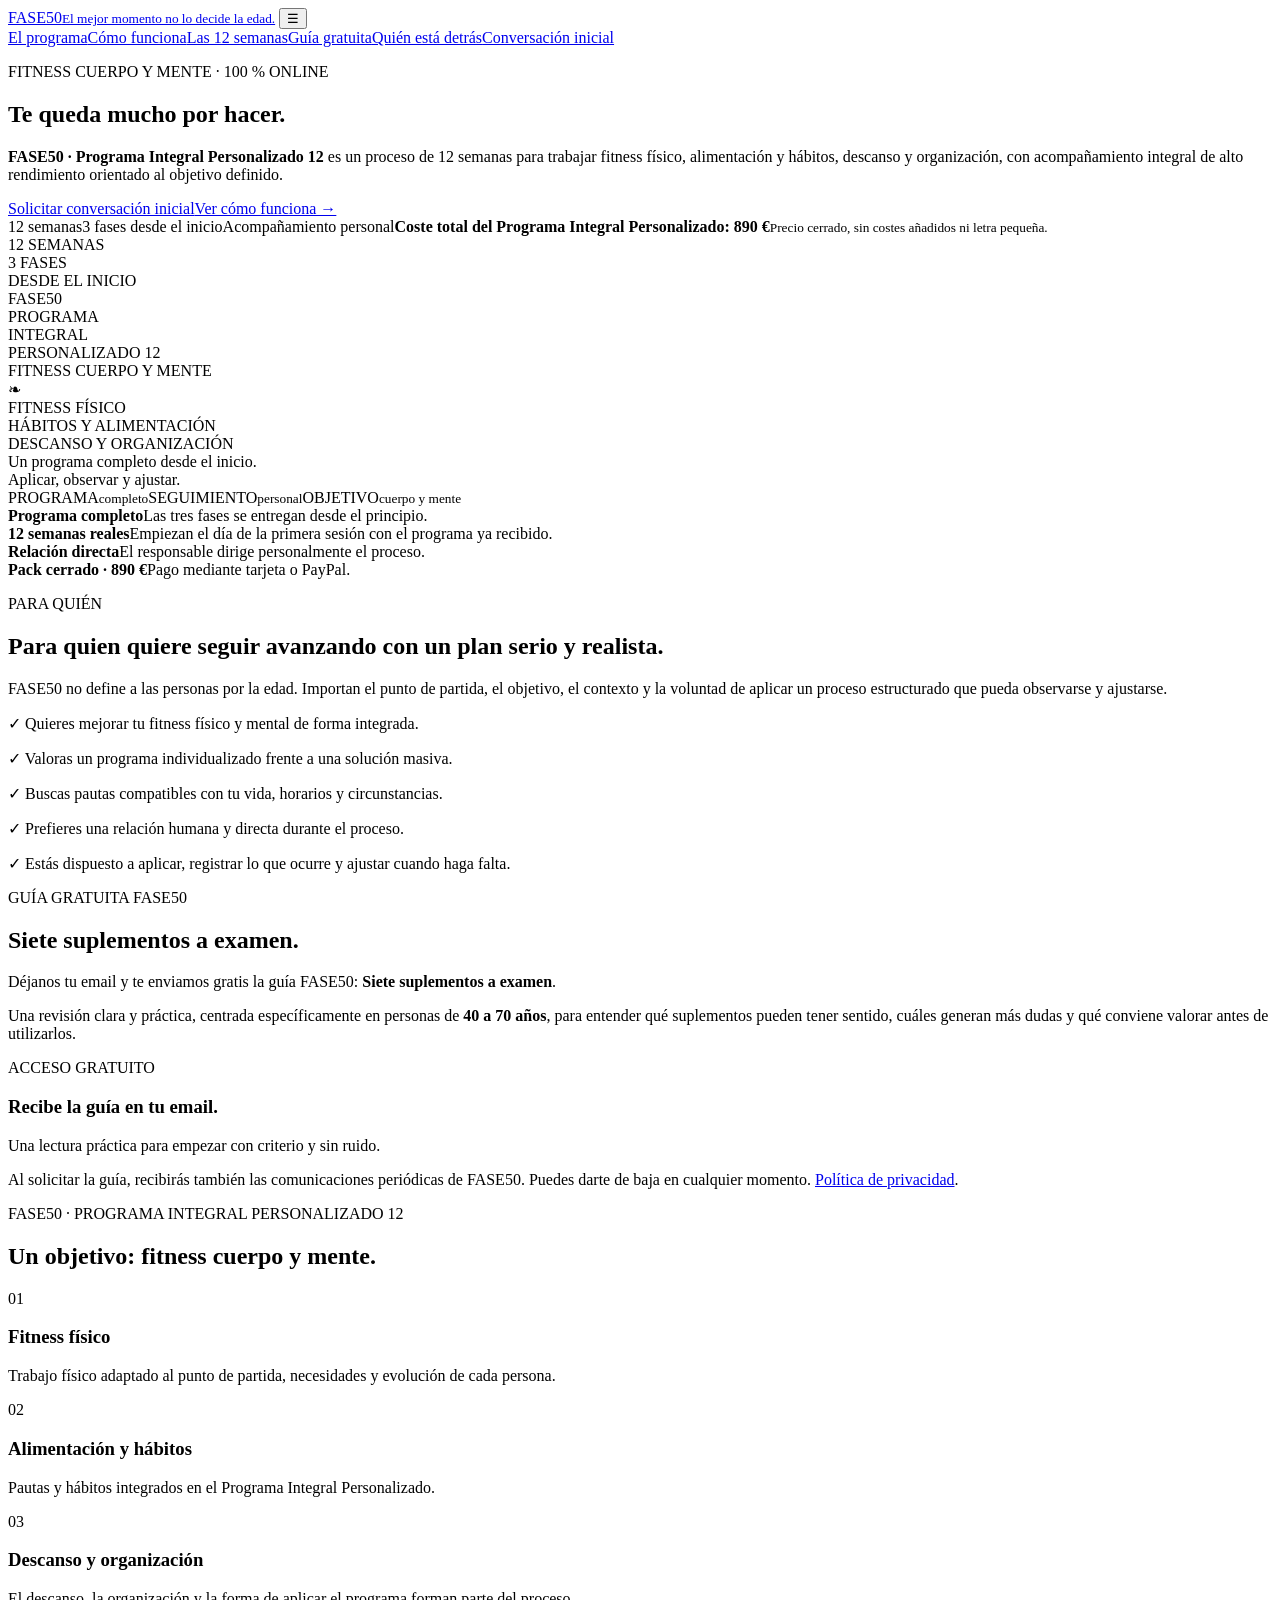
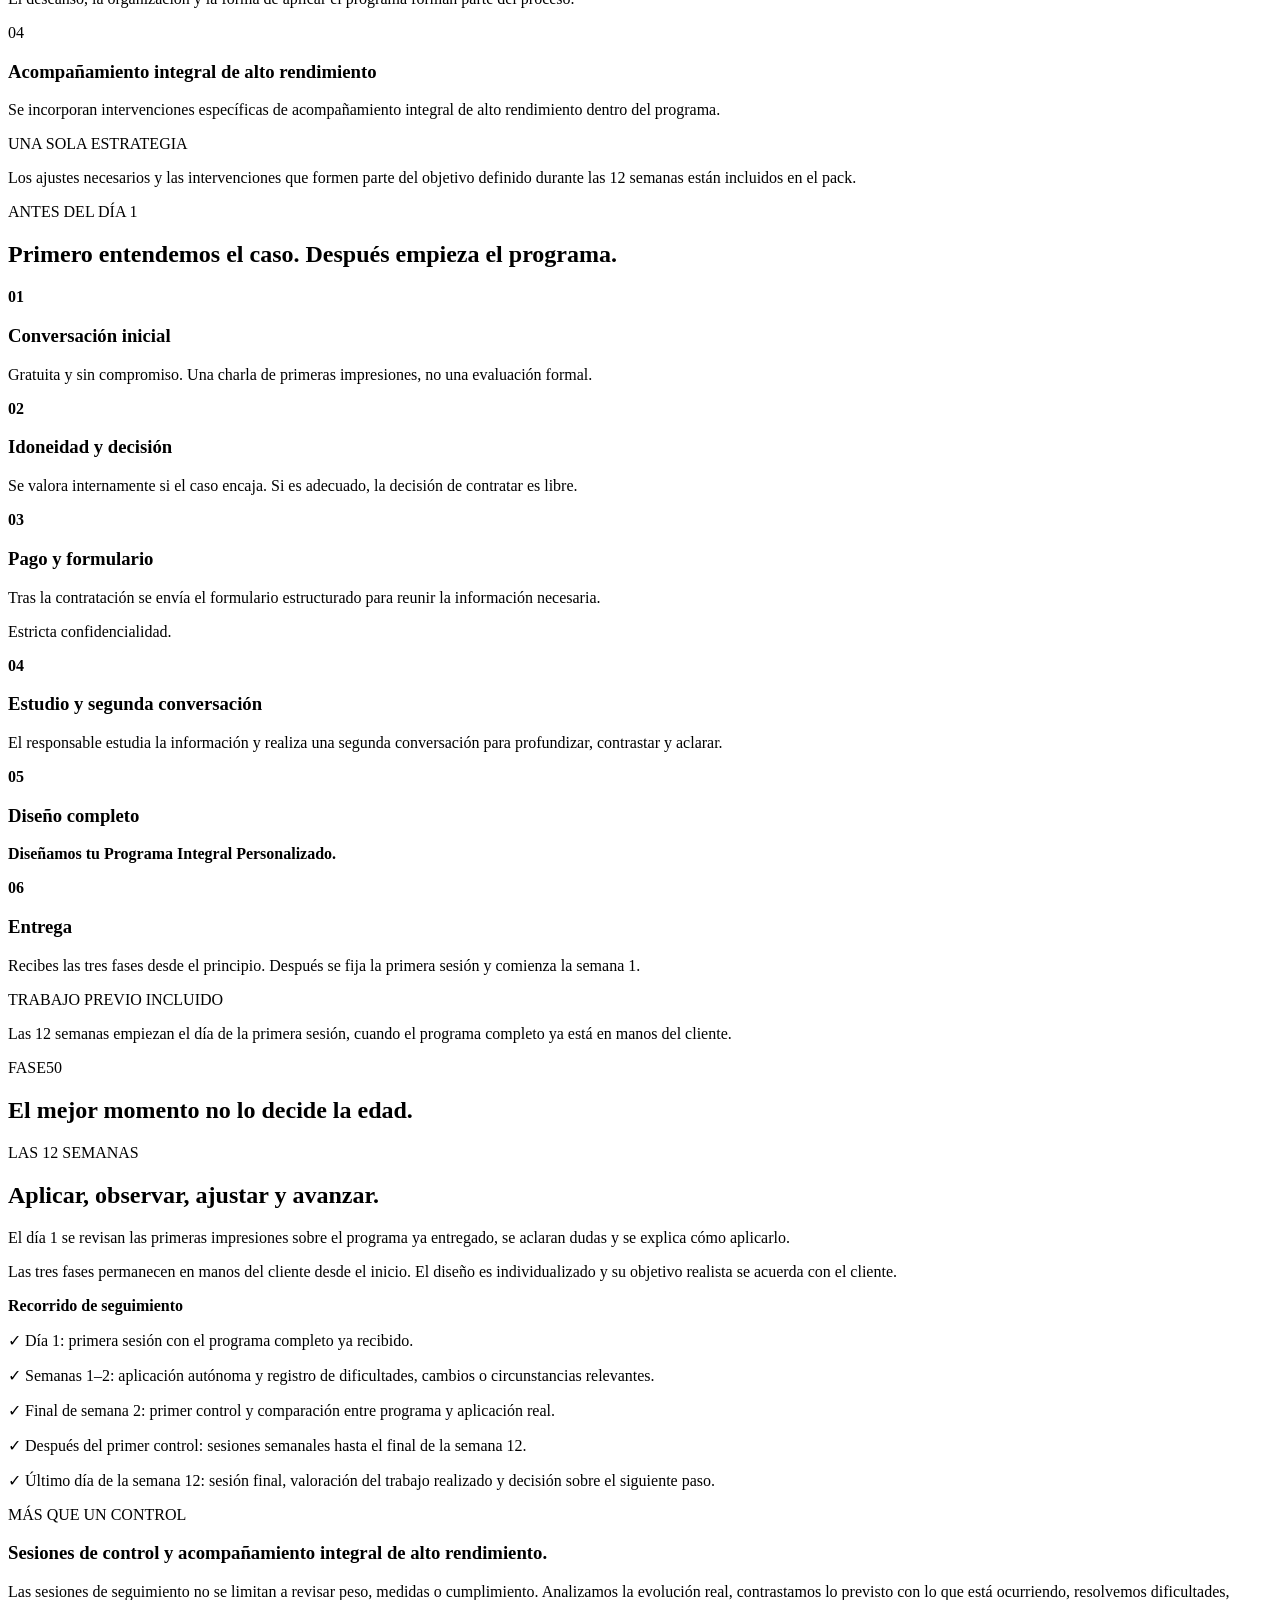
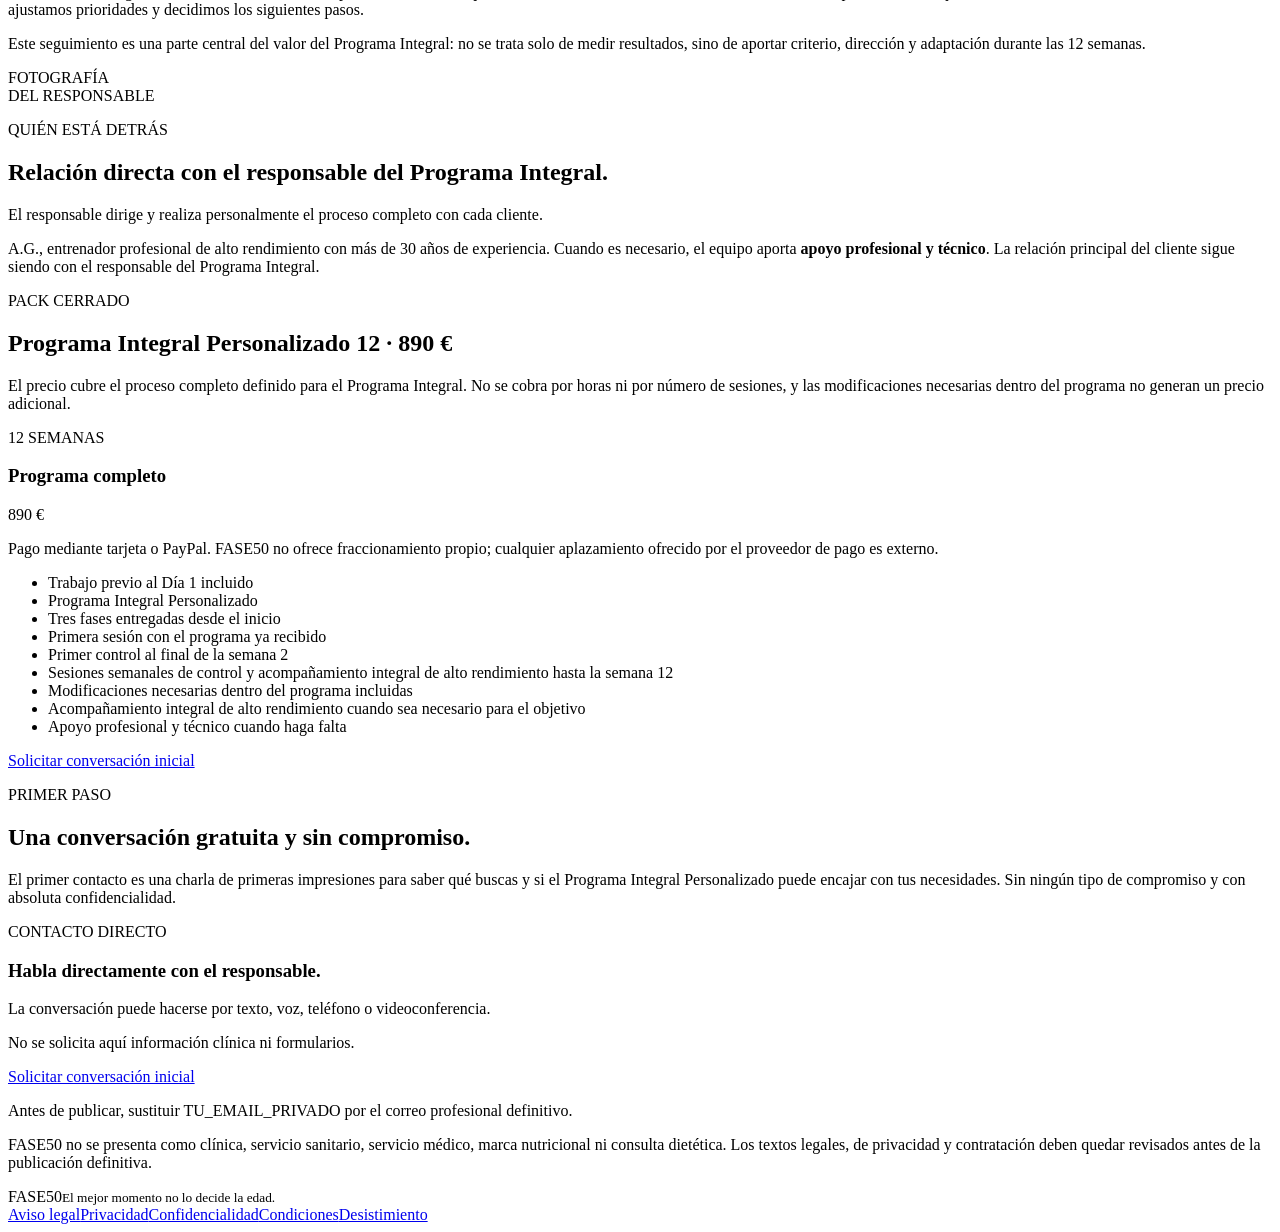
==== index.html @ 8ee7e13b "Publicación inicial web FASE50" ====
<!doctype html>
<html lang="es">
<head>
<meta charset="utf-8"><meta name="viewport" content="width=device-width,initial-scale=1">
<title>FASE50 · Programa Integral Personalizado 12 | Fitness cuerpo y mente</title>
<meta name="description" content="FASE50 · Programa Integral Personalizado 12. Un proceso online de 12 semanas orientado al fitness cuerpo y mente, con programa completo desde el inicio y acompañamiento integral de alto rendimiento.">
<link rel="stylesheet" href="styles.css">
</head>
<body>
<header class="header"><div class="wrap nav">
<a class="logo" href="#inicio">FASE50<small>El mejor momento no lo decide la edad.</small></a>
<button class="menu" aria-label="Abrir menú">☰</button>
<nav><a href="#programa">El programa</a><a href="#metodo">Cómo funciona</a><a href="#semanas">Las 12 semanas</a><a href="#guia">Guía gratuita</a><a href="#equipo">Quién está detrás</a><a class="pill" href="#contacto">Conversación inicial</a></nav>
</div></header>
<main>
<section class="hero" id="inicio"><div class="wrap hero-grid">
<div><p class="kicker">FITNESS CUERPO Y MENTE · 100 % ONLINE</p>
<h1>Te queda mucho por hacer.</h1>
<p class="lead"><strong>FASE50 · Programa Integral Personalizado 12</strong> es un proceso de 12 semanas para trabajar fitness físico, alimentación y hábitos, descanso y organización, con acompañamiento integral de alto rendimiento orientado al objetivo definido.</p>
<div class="actions"><a class="btn" href="#contacto">Solicitar conversación inicial</a><a class="link" href="#metodo">Ver cómo funciona →</a></div>
<div class="signals"><span>12 semanas</span><span>3 fases desde el inicio</span><span>Acompañamiento personal</span><span class="signal-price"><strong>Coste total del Programa Integral Personalizado: 890 €</strong><small>Precio cerrado, sin costes añadidos ni letra pequeña.</small></span></div></div>
<div class="mock-wrap"><div class="seal">12 SEMANAS<br>3 FASES<br>DESDE EL INICIO</div>
<div class="report-cover"><div class="frame">
<div class="cover-title">FASE50</div><div class="cover-line"></div><div class="cover-name">PROGRAMA<br>INTEGRAL<br>PERSONALIZADO <span class="cover-number">12</span></div><div class="cover-distinction">FITNESS CUERPO Y MENTE</div>
<div class="plant">❧</div><div class="cover-sub">FITNESS FÍSICO<br>HÁBITOS Y ALIMENTACIÓN<br>DESCANSO Y ORGANIZACIÓN</div>
<div class="cover-copy">Un programa completo desde el inicio.<br>Aplicar, observar y ajustar.</div>
<div class="cover-bottom"><span>PROGRAMA<small>completo</small></span><span>SEGUIMIENTO<small>personal</small></span><span>OBJETIVO<small>cuerpo y mente</small></span></div>
</div></div></div></div></section>

<section class="strip"><div class="wrap strip-grid">
<div><b>Programa completo</b><span>Las tres fases se entregan desde el principio.</span></div>
<div><b>12 semanas reales</b><span>Empiezan el día de la primera sesión con el programa ya recibido.</span></div>
<div><b>Relación directa</b><span>El responsable dirige personalmente el proceso.</span></div>
<div><b>Pack cerrado · 890 €</b><span>Pago mediante tarjeta o PayPal.</span></div>
</div></section>

<section class="section" id="para-quien"><div class="wrap two">
<div><p class="kicker">PARA QUIÉN</p><h2>Para quien quiere seguir avanzando con un plan serio y realista.</h2>
<p class="muted">FASE50 no define a las personas por la edad. Importan el punto de partida, el objetivo, el contexto y la voluntad de aplicar un proceso estructurado que pueda observarse y ajustarse.</p></div>
<div class="checks"><p>✓ Quieres mejorar tu fitness físico y mental de forma integrada.</p><p>✓ Valoras un programa individualizado frente a una solución masiva.</p><p>✓ Buscas pautas compatibles con tu vida, horarios y circunstancias.</p><p>✓ Prefieres una relación humana y directa durante el proceso.</p><p>✓ Estás dispuesto a aplicar, registrar lo que ocurre y ajustar cuando haga falta.</p></div>
</div></section>

<section class="section guide-section" id="guia"><div class="wrap guide-grid">
<div><p class="kicker">GUÍA GRATUITA FASE50</p><h2>Siete suplementos a examen.</h2><p class="guide-lead">Déjanos tu email y te enviamos gratis la guía FASE50: <strong>Siete suplementos a examen</strong>.</p><p class="muted">Una revisión clara y práctica, centrada específicamente en personas de <strong>40 a 70 años</strong>, para entender qué suplementos pueden tener sentido, cuáles generan más dudas y qué conviene valorar antes de utilizarlos.</p></div>
<div class="guide-card"><p class="guide-card-label">ACCESO GRATUITO</p><h3>Recibe la guía en tu email.</h3><p>Una lectura práctica para empezar con criterio y sin ruido.</p><div class="guide-form beehiiv-embed"><script async src="https://subscribe-forms.beehiiv.com/v3/loader.js" data-beehiiv-form="6b25757d-55d0-461d-8a05-7f683037bcac"></script></div><p class="small">Al solicitar la guía, recibirás también las comunicaciones periódicas de FASE50. Puedes darte de baja en cualquier momento. <a href="privacidad.html">Política de privacidad</a>.</p></div>
</div></section>

<section class="section soft" id="programa"><div class="wrap">
<p class="kicker">FASE50 · PROGRAMA INTEGRAL PERSONALIZADO 12</p><h2>Un objetivo: fitness cuerpo y mente.</h2>
<div class="cards">
<article><span>01</span><h3>Fitness físico</h3><p>Trabajo físico adaptado al punto de partida, necesidades y evolución de cada persona.</p></article>
<article><span>02</span><h3>Alimentación y hábitos</h3><p>Pautas y hábitos integrados en el Programa Integral Personalizado.</p></article>
<article><span>03</span><h3>Descanso y organización</h3><p>El descanso, la organización y la forma de aplicar el programa forman parte del proceso.</p></article>
<article><span>04</span><h3>Acompañamiento integral de alto rendimiento</h3><p>Se incorporan intervenciones específicas de acompañamiento integral de alto rendimiento dentro del programa.</p></article>
</div>
<div class="habit-band"><p class="kicker">UNA SOLA ESTRATEGIA</p><p>Los ajustes necesarios y las intervenciones que formen parte del objetivo definido durante las 12 semanas están incluidos en el pack.</p></div>
</div></section>

<section class="section" id="metodo"><div class="wrap">
<p class="kicker">ANTES DEL DÍA 1</p><h2>Primero entendemos el caso. Después empieza el programa.</h2>
<div class="timeline">
<div><b>01</b><h3>Conversación inicial</h3><p>Gratuita y sin compromiso. Una charla de primeras impresiones, no una evaluación formal.</p></div>
<div><b>02</b><h3>Idoneidad y decisión</h3><p>Se valora internamente si el caso encaja. Si es adecuado, la decisión de contratar es libre.</p></div>
<div><b>03</b><h3>Pago y formulario</h3><p>Tras la contratación se envía el formulario estructurado para reunir la información necesaria.</p><p class="confidentiality-note">Estricta confidencialidad.</p></div>
<div><b>04</b><h3>Estudio y segunda conversación</h3><p>El responsable estudia la información y realiza una segunda conversación para profundizar, contrastar y aclarar.</p></div>
<div><b>05</b><h3>Diseño completo</h3><p><strong>Diseñamos tu Programa Integral Personalizado.</strong></p></div>
<div><b>06</b><h3>Entrega</h3><p>Recibes las tres fases desde el principio. Después se fija la primera sesión y comienza la semana 1.</p></div>
</div>
<div class="habit-band"><p class="kicker">TRABAJO PREVIO INCLUIDO</p><p>Las 12 semanas empiezan el día de la primera sesión, cuando el programa completo ya está en manos del cliente.</p></div>
</div></section>

<section class="statement"><div class="wrap"><p>FASE50</p><h2>El mejor momento no lo decide la edad.</h2></div></section>

<section class="section" id="semanas"><div class="wrap">
<div class="two">
<div><p class="kicker">LAS 12 SEMANAS</p><h2>Aplicar, observar, ajustar y avanzar.</h2>
<p>El día 1 se revisan las primeras impresiones sobre el programa ya entregado, se aclaran dudas y se explica cómo aplicarlo.</p>
<p class="muted">Las tres fases permanecen en manos del cliente desde el inicio. El diseño es individualizado y su objetivo realista se acuerda con el cliente.</p></div>
<div class="panel"><b>Recorrido de seguimiento</b><p>✓ Día 1: primera sesión con el programa completo ya recibido.</p><p>✓ Semanas 1–2: aplicación autónoma y registro de dificultades, cambios o circunstancias relevantes.</p><p>✓ Final de semana 2: primer control y comparación entre programa y aplicación real.</p><p>✓ Después del primer control: sesiones semanales hasta el final de la semana 12.</p><p>✓ Último día de la semana 12: sesión final, valoración del trabajo realizado y decisión sobre el siguiente paso.</p></div>
</div>
<div class="session-value"><p class="kicker">MÁS QUE UN CONTROL</p><h3>Sesiones de control y acompañamiento integral de alto rendimiento.</h3><p>Las sesiones de seguimiento no se limitan a revisar peso, medidas o cumplimiento. Analizamos la evolución real, contrastamos lo previsto con lo que está ocurriendo, resolvemos dificultades, ajustamos prioridades y decidimos los siguientes pasos.</p><p>Este seguimiento es una parte central del valor del Programa Integral: no se trata solo de medir resultados, sino de aportar criterio, dirección y adaptación durante las 12 semanas.</p></div>
</div></section>

<section class="section soft" id="equipo"><div class="wrap two">
<div class="portrait">FOTOGRAFÍA<br>DEL RESPONSABLE</div>
<div><p class="kicker">QUIÉN ESTÁ DETRÁS</p><h2>Relación directa con el responsable del Programa Integral.</h2>
<p>El responsable dirige y realiza personalmente el proceso completo con cada cliente.</p>
<p class="muted">A.G., entrenador profesional de alto rendimiento con más de 30 años de experiencia. Cuando es necesario, el equipo aporta <strong>apoyo profesional y técnico</strong>. La relación principal del cliente sigue siendo con el responsable del Programa Integral.</p></div>
</div></section>

<section class="section"><div class="wrap pricing">
<div><p class="kicker">PACK CERRADO</p><h2>Programa Integral Personalizado 12 · 890 €</h2>
<p class="muted">El precio cubre el proceso completo definido para el Programa Integral. No se cobra por horas ni por número de sesiones, y las modificaciones necesarias dentro del programa no generan un precio adicional.</p></div>
<div class="price-card"><span class="tag">12 SEMANAS</span><h3>Programa completo</h3><p class="price">890 €</p><p class="small">Pago mediante tarjeta o PayPal. FASE50 no ofrece fraccionamiento propio; cualquier aplazamiento ofrecido por el proveedor de pago es externo.</p>
<ul><li>Trabajo previo al Día 1 incluido</li><li>Programa Integral Personalizado</li><li>Tres fases entregadas desde el inicio</li><li>Primera sesión con el programa ya recibido</li><li>Primer control al final de la semana 2</li><li>Sesiones semanales de control y acompañamiento integral de alto rendimiento hasta la semana 12</li><li>Modificaciones necesarias dentro del programa incluidas</li><li>Acompañamiento integral de alto rendimiento cuando sea necesario para el objetivo</li><li>Apoyo profesional y técnico cuando haga falta</li></ul>
<a class="btn full" href="#contacto">Solicitar conversación inicial</a></div>
</div></section>

<section class="section cta" id="contacto"><div class="wrap form-grid">
<div><p class="kicker light">PRIMER PASO</p><h2>Una conversación gratuita y sin compromiso.</h2><p>El primer contacto es una charla de primeras impresiones para saber qué buscas y si el Programa Integral Personalizado puede encajar con tus necesidades. Sin ningún tipo de compromiso y con absoluta confidencialidad.</p></div>
<div class="direct-contact"><p class="contact-label">CONTACTO DIRECTO</p><h3>Habla directamente con el responsable.</h3><p>La conversación puede hacerse por texto, voz, teléfono o videoconferencia.</p><p>No se solicita aquí información clínica ni formularios.</p><a class="btn btn-contact" href="mailto:TU_EMAIL_PRIVADO?subject=FASE50%20-%20Conversaci%C3%B3n%20inicial">Solicitar conversación inicial</a><p class="small light-note">Antes de publicar, sustituir TU_EMAIL_PRIVADO por el correo profesional definitivo.</p></div>
</div></section>

<section class="disclaimer"><div class="wrap"><p>FASE50 no se presenta como clínica, servicio sanitario, servicio médico, marca nutricional ni consulta dietética. Los textos legales, de privacidad y contratación deben quedar revisados antes de la publicación definitiva.</p></div></section>
</main>
<footer><div class="wrap foot"><div class="logo">FASE50<small>El mejor momento no lo decide la edad.</small></div><div><a href="aviso-legal.html">Aviso legal</a><a href="privacidad.html">Privacidad</a><a href="confidencialidad.html">Confidencialidad</a><a href="condiciones.html">Condiciones</a><a href="desistimiento.html">Desistimiento</a></div></div></footer>
<script type="text/javascript" async src="https://subscribe-forms.beehiiv.com/attribution.js"></script>
<script src="script.js"></script></body></html>
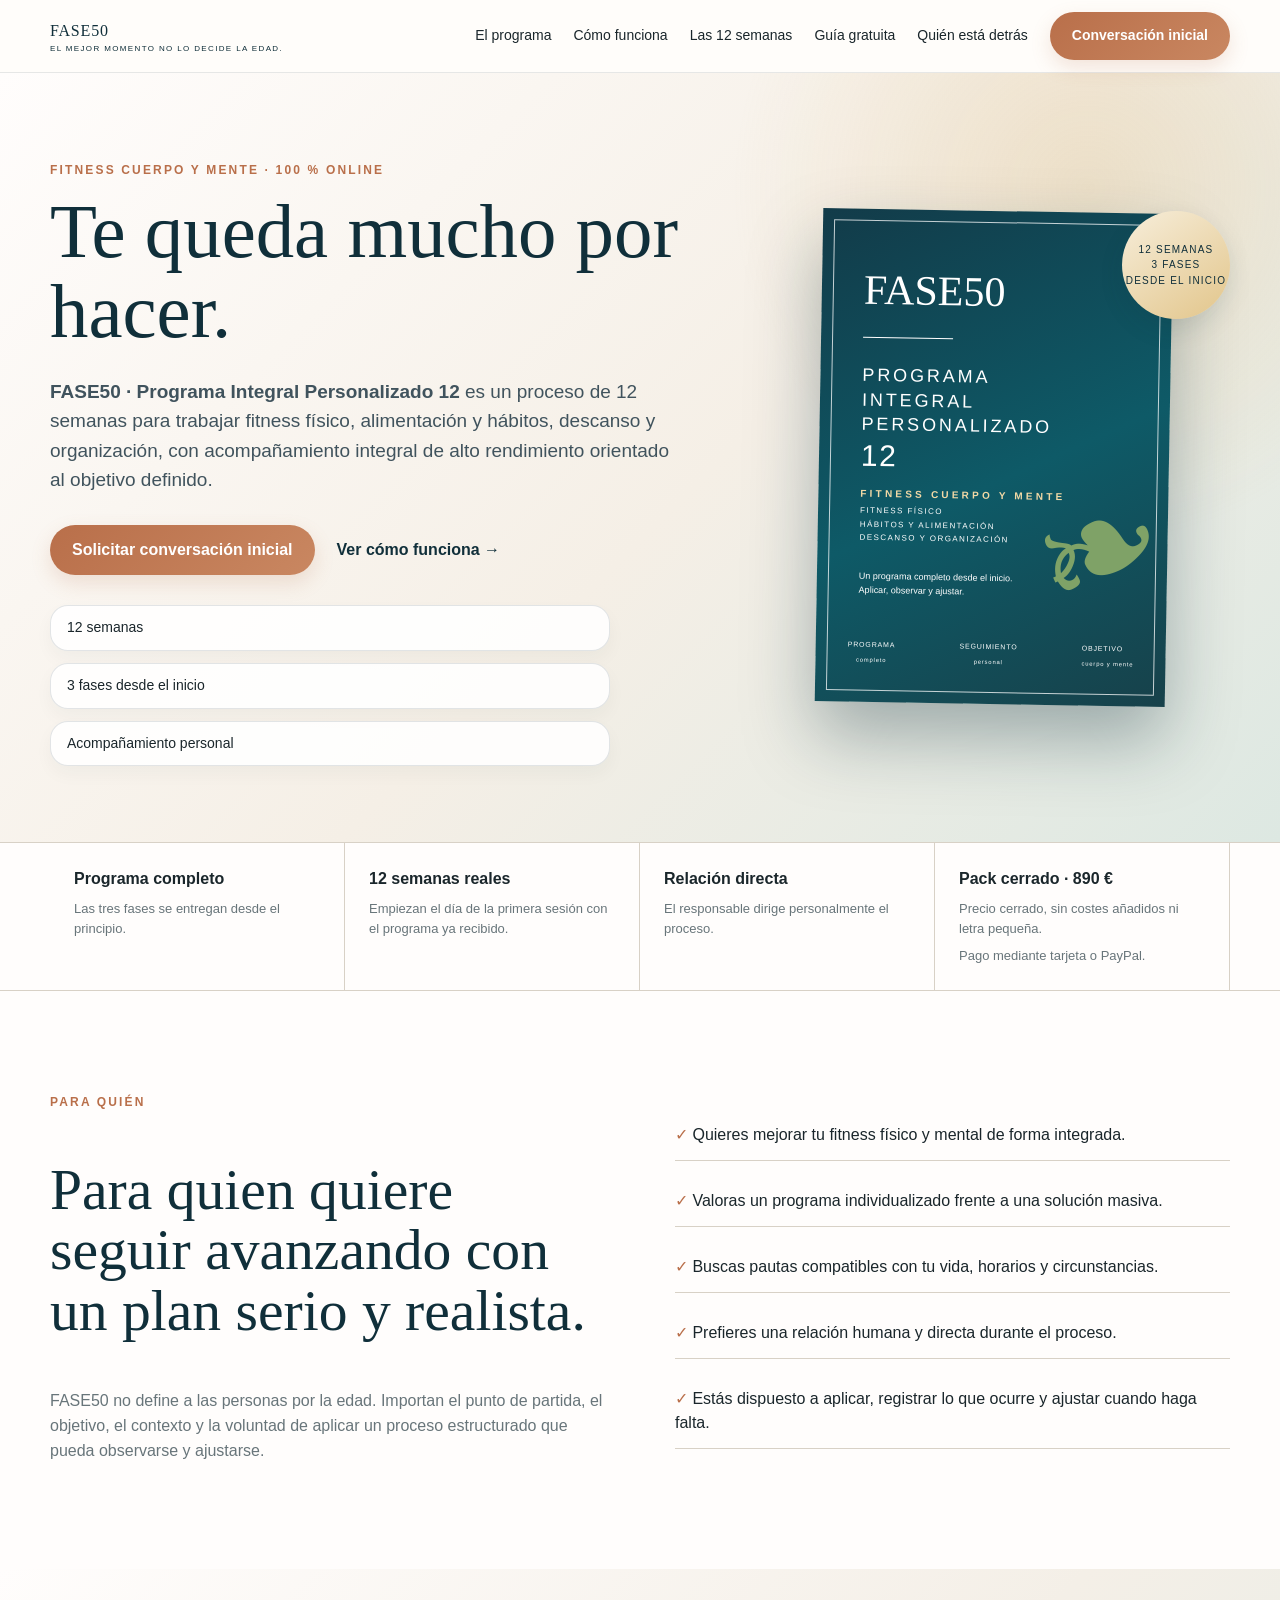
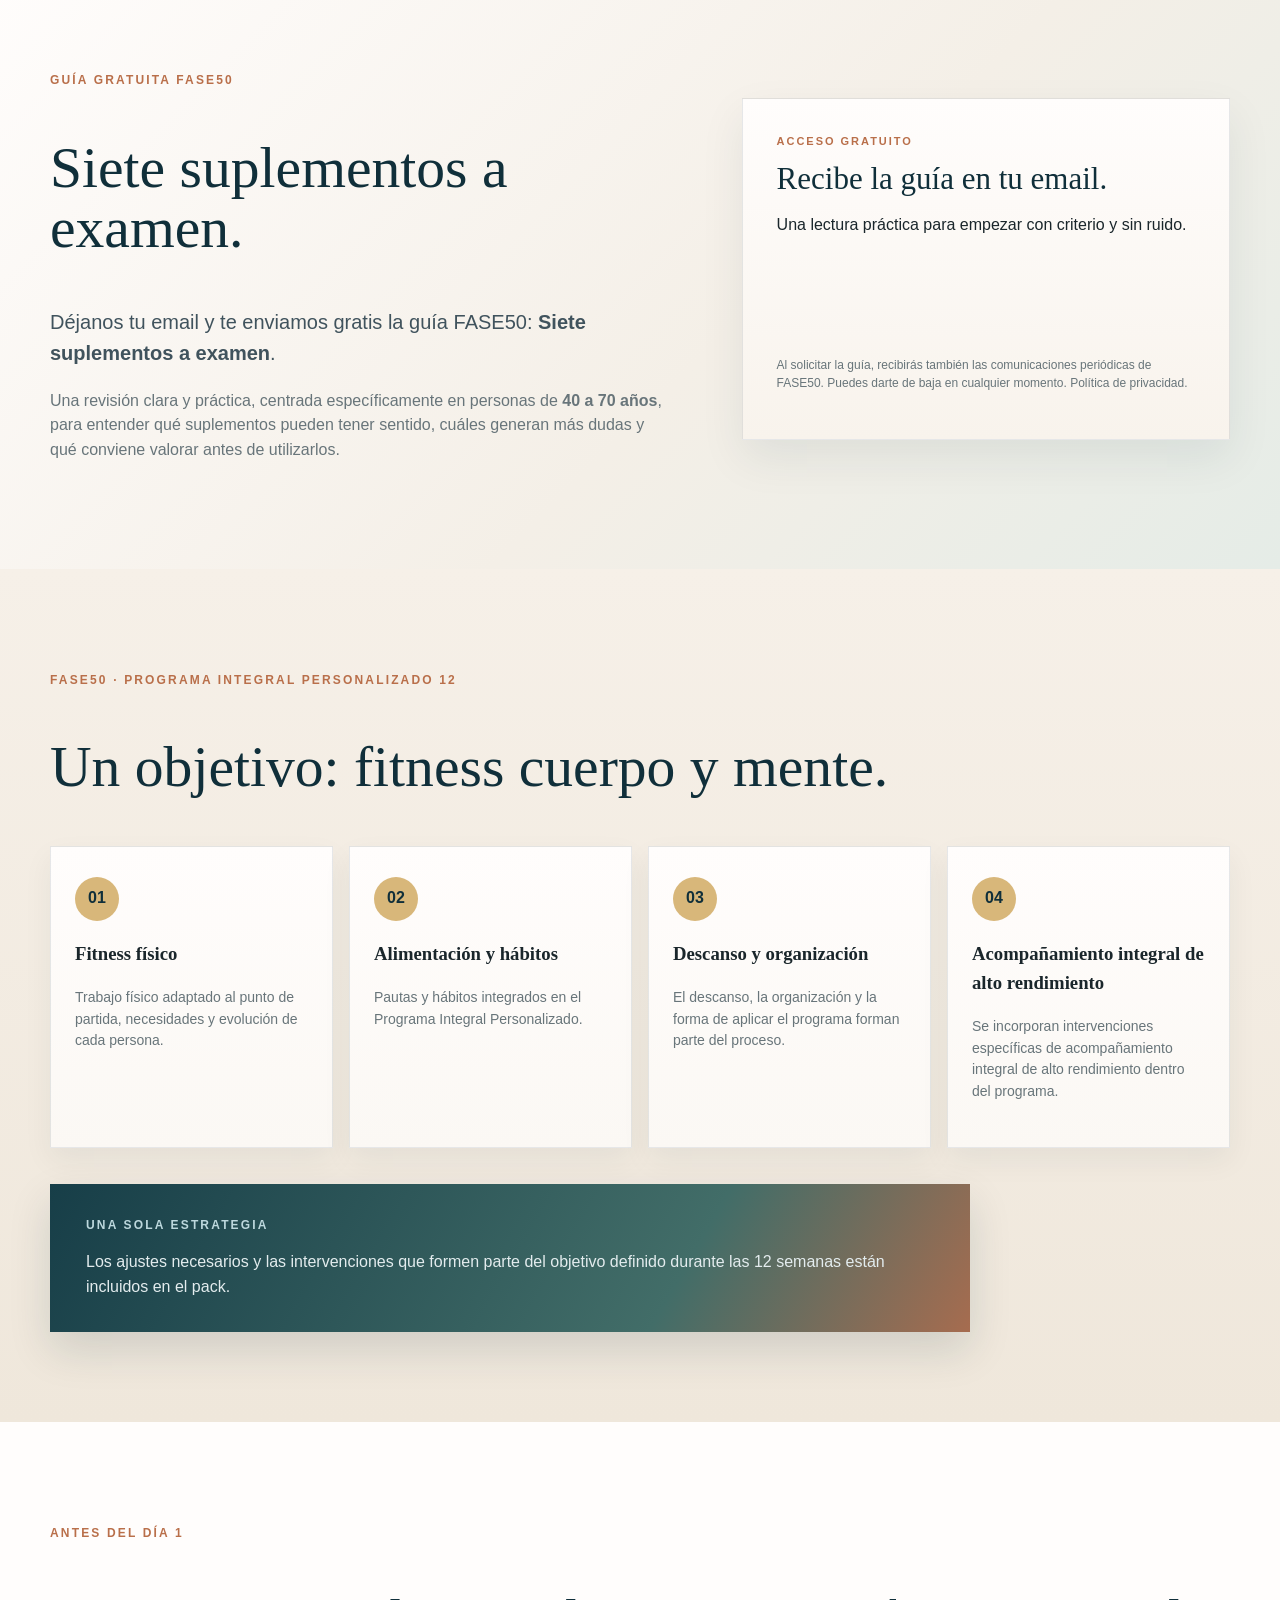
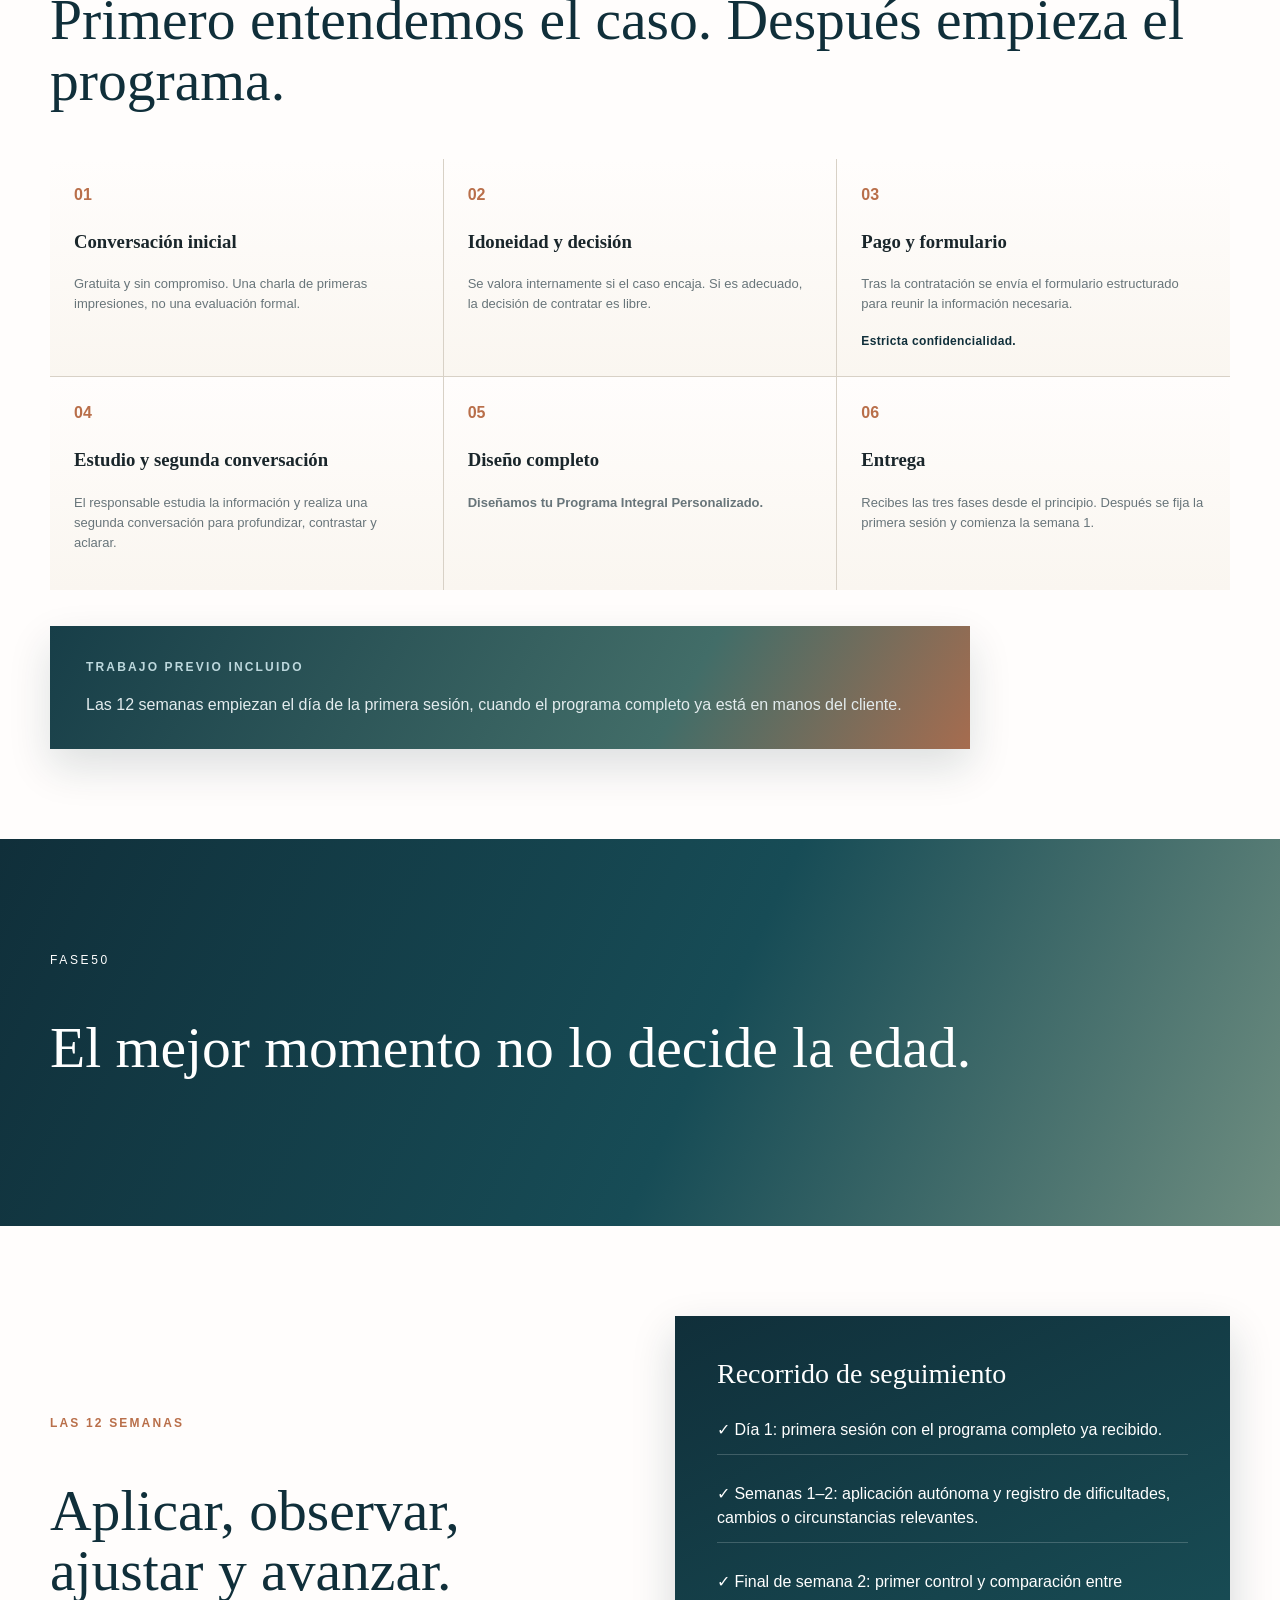
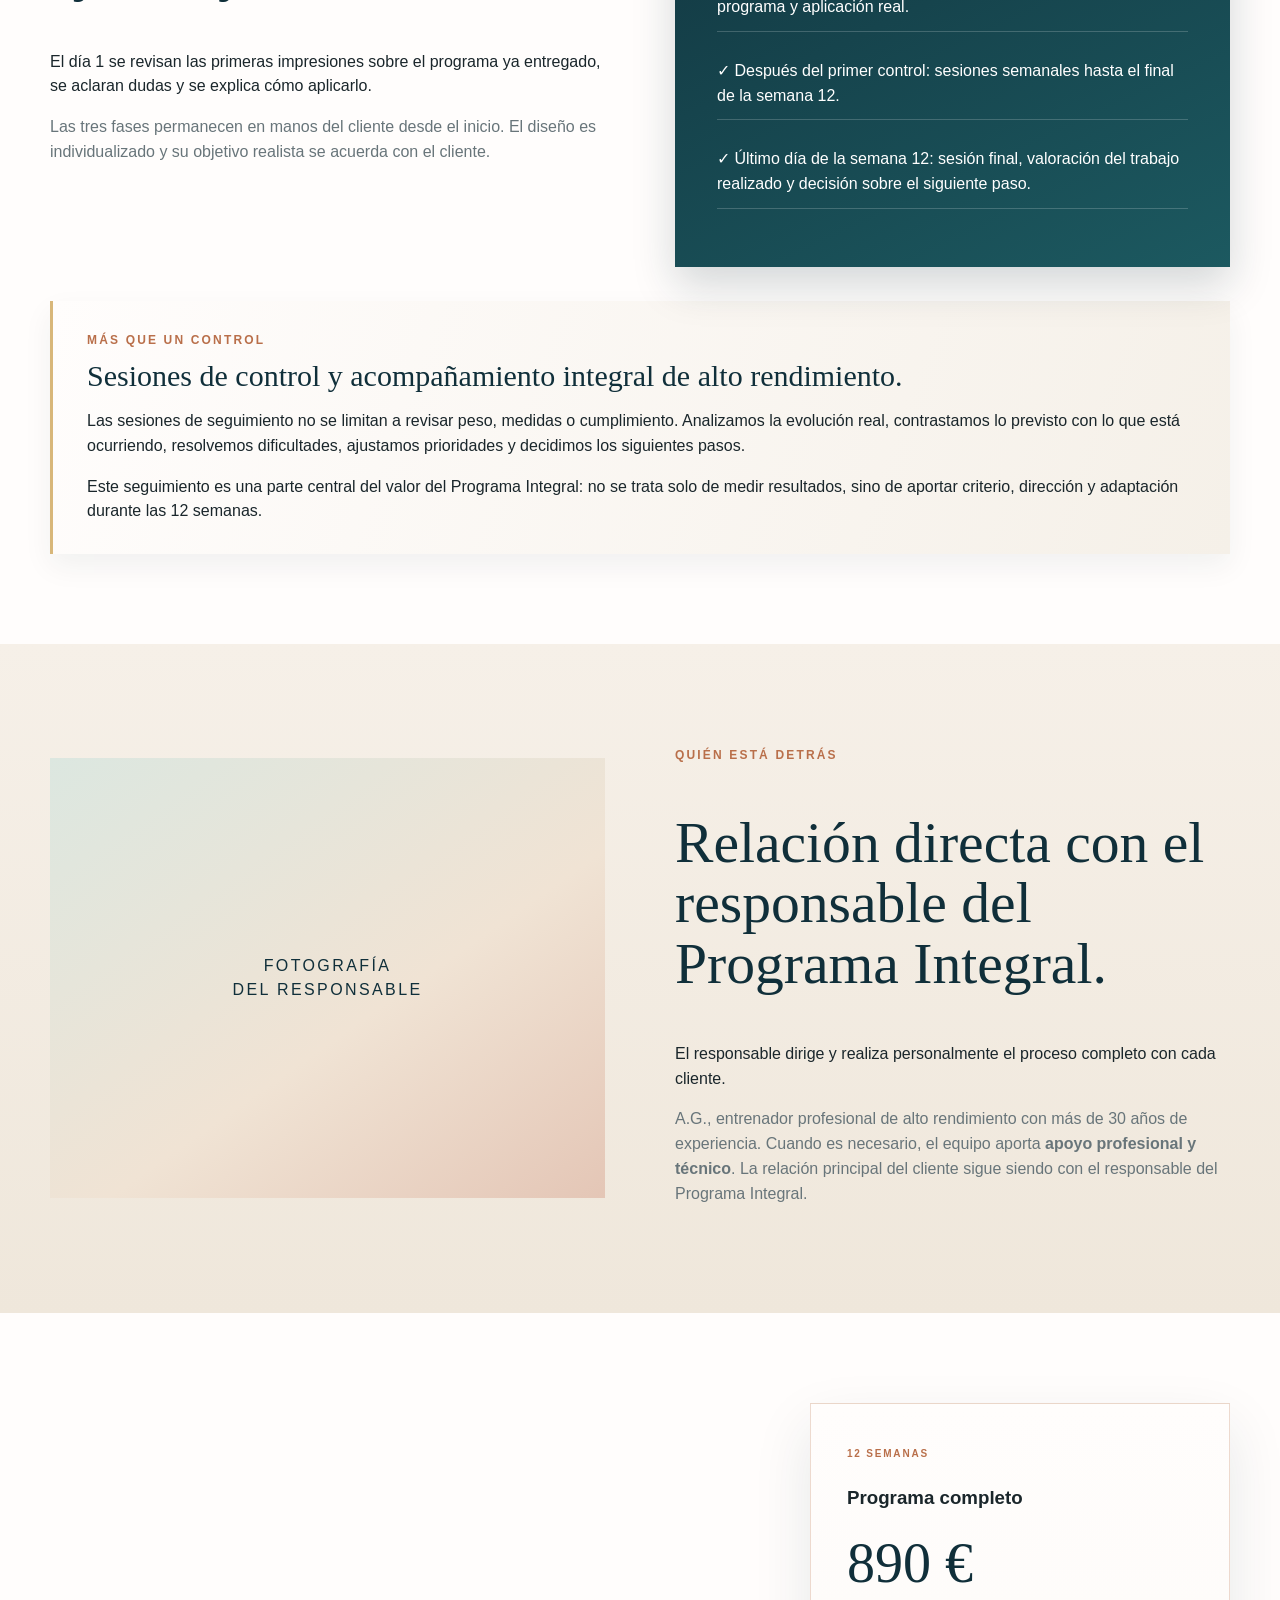
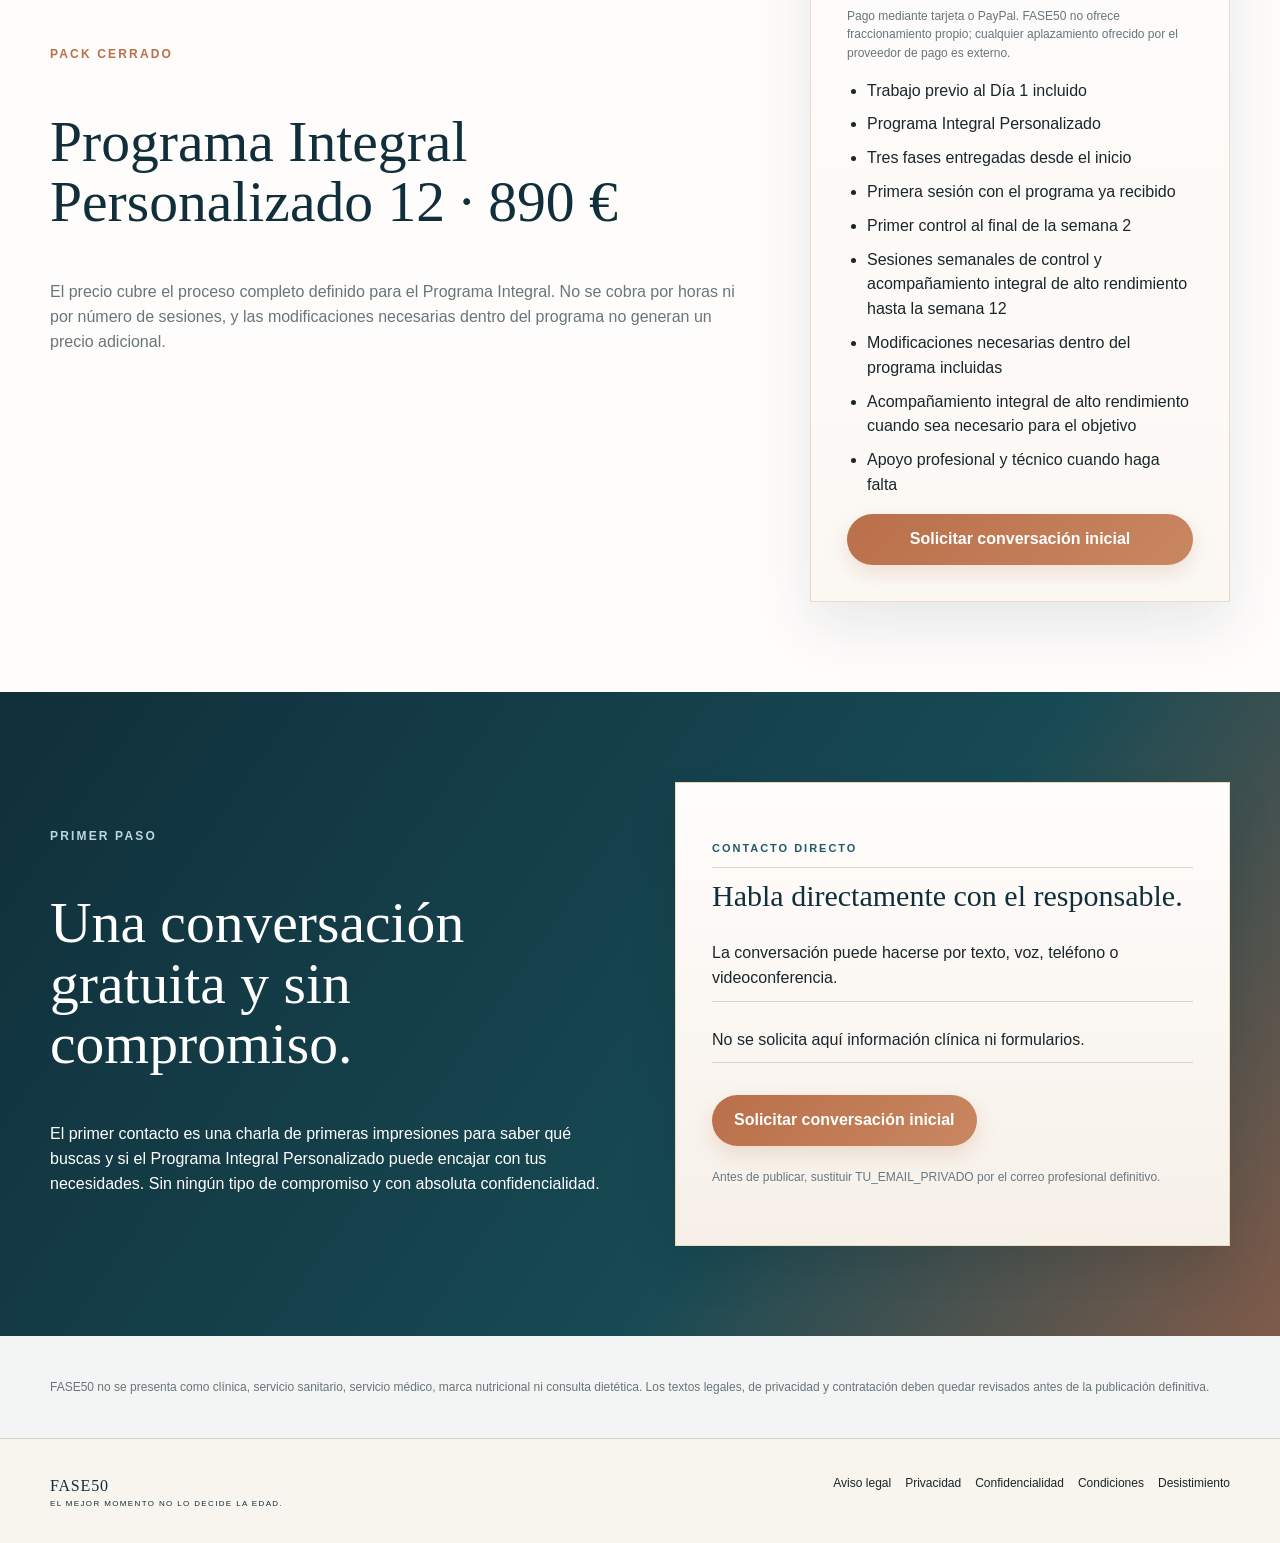
==== commit 27287ac2: "actualizada web" ====
--- a/index.html
+++ b/index.html
@@ -18,7 +18,7 @@
 <h1>Te queda mucho por hacer.</h1>
 <p class="lead"><strong>FASE50 · Programa Integral Personalizado 12</strong> es un proceso de 12 semanas para trabajar fitness físico, alimentación y hábitos, descanso y organización, con acompañamiento integral de alto rendimiento orientado al objetivo definido.</p>
 <div class="actions"><a class="btn" href="#contacto">Solicitar conversación inicial</a><a class="link" href="#metodo">Ver cómo funciona →</a></div>
-<div class="signals"><span>12 semanas</span><span>3 fases desde el inicio</span><span>Acompañamiento personal</span><span class="signal-price"><strong>Coste total del Programa Integral Personalizado: 890 €</strong><small>Precio cerrado, sin costes añadidos ni letra pequeña.</small></span></div></div>
+<div class="signals"><span>12 semanas</span><span>3 fases desde el inicio</span><span>Acompañamiento personal</span></div></div>
 <div class="mock-wrap"><div class="seal">12 SEMANAS<br>3 FASES<br>DESDE EL INICIO</div>
 <div class="report-cover"><div class="frame">
 <div class="cover-title">FASE50</div><div class="cover-line"></div><div class="cover-name">PROGRAMA<br>INTEGRAL<br>PERSONALIZADO <span class="cover-number">12</span></div><div class="cover-distinction">FITNESS CUERPO Y MENTE</div>
@@ -31,7 +31,7 @@
 <div><b>Programa completo</b><span>Las tres fases se entregan desde el principio.</span></div>
 <div><b>12 semanas reales</b><span>Empiezan el día de la primera sesión con el programa ya recibido.</span></div>
 <div><b>Relación directa</b><span>El responsable dirige personalmente el proceso.</span></div>
-<div><b>Pack cerrado · 890 €</b><span>Pago mediante tarjeta o PayPal.</span></div>
+<div><b>Pack cerrado · 890 €</b><span>Precio cerrado, sin costes añadidos ni letra pequeña.</span><span>Pago mediante tarjeta o PayPal.</span></div>
 </div></section>
 
 <section class="section" id="para-quien"><div class="wrap two">
--- a/styles.css
+++ b/styles.css
@@ -0,0 +1,96 @@
+:root{
+--navy:#102F3A;
+--blue:#1F5A66;
+--teal:#5A7D74;
+--cream:#F4EFE7;
+--ink:#1A262B;
+--muted:#68757A;
+--line:#D8D1C6;
+--champagne:#D8B77A;
+--copper:#B96F4A;
+--ivory:#FFFDFC;
+--sage:#DCE5DF;
+--rose:#E8D7CE;
+}
+*{box-sizing:border-box}body{margin:0;font-family:Arial,sans-serif;color:var(--ink);line-height:1.55}a{text-decoration:none;color:inherit}.wrap{width:min(1180px,calc(100% - 40px));margin:auto}.header{position:sticky;top:0;background:rgba(255,253,250,.94);backdrop-filter:blur(12px);z-index:10;border-bottom:1px solid rgba(16,47,58,.10)}.nav{min-height:72px;display:flex;align-items:center;justify-content:space-between}.logo{font-family:Georgia,serif;color:var(--navy);letter-spacing:.05em}.logo small{display:block;font:8px Arial;letter-spacing:.17em;text-transform:uppercase}nav{display:flex;gap:22px;align-items:center;font-size:14px}.pill,.btn{background:linear-gradient(135deg,var(--copper),#C98761);color:#fff;padding:13px 22px;border-radius:999px;border:0;font-weight:700;box-shadow:0 8px 20px rgba(185,111,74,.18);transition:.2s ease}.pill:hover,.btn:hover{transform:translateY(-1px);box-shadow:0 12px 26px rgba(185,111,74,.28)}.menu{display:none}.hero{padding:76px 0;background:radial-gradient(circle at 85% 15%,rgba(216,183,122,.28),transparent 28%),linear-gradient(135deg,#FFFDFC 0%,#F5EFE6 54%,#DDE8E2 100%)}.hero-grid{display:grid;grid-template-columns:1.15fr .85fr;gap:70px;align-items:center}.kicker{font-size:12px;letter-spacing:.18em;font-weight:700;color:var(--copper)}h1,h2{font-family:Georgia,serif;font-weight:400;line-height:1.05}.hero h1{font-size:clamp(46px,6vw,78px);margin:12px 0 24px}.lead{font-size:19px;color:#40535d}.actions{display:flex;gap:22px;align-items:center;margin:30px 0}.link{font-weight:700;color:var(--navy)}.signals{display:grid;gap:12px;margin-top:10px;max-width:560px}.signals span{display:block;width:100%;padding:12px 16px;border:1px solid rgba(16,47,58,.12);border-radius:18px;background:rgba(255,255,255,.88);font-size:14px;line-height:1.4;box-shadow:0 8px 18px rgba(16,47,58,.04)}.signals .signal-price{padding:14px 16px 13px}.signals .signal-price strong{display:block;font-size:15px;color:var(--navy)}.signals .signal-price small{display:block;margin-top:6px;font-size:12px;color:var(--muted)}.mock-wrap{position:relative;display:flex;justify-content:center}.report-cover{width:350px;aspect-ratio:.71;background:linear-gradient(155deg,#123B49 0%,#0E5A67 54%,#17414A 100%);padding:11px;box-shadow:0 34px 70px rgba(16,47,58,.34);transform:rotate(1deg)}.frame{height:100%;border:1px solid #ffffffc0;padding:48px 30px;color:#fff;position:relative;overflow:hidden}.cover-title{font:42px/1.03 Georgia}.cover-line{width:90px;border-top:1px solid #fff;margin:25px 0}.cover-name{font-size:18px;letter-spacing:.16em;line-height:1.35;max-width:210px}.cover-number{font-size:30px;letter-spacing:.05em}.cover-distinction{margin-top:14px;font-size:11px;letter-spacing:.22em}.plant{position:absolute;right:-8px;top:205px;font-size:155px;color:#7fa267;transform:rotate(-25deg)}.cover-sub{position:absolute;left:30px;bottom:146px;font-size:8px;letter-spacing:.18em;line-height:1.65;max-width:150px}.cover-copy{position:absolute;left:30px;bottom:92px;font-size:9px;max-width:160px}.cover-bottom{position:absolute;left:20px;right:20px;bottom:25px;display:flex;justify-content:space-between;font-size:7px;letter-spacing:.12em}.cover-bottom small{display:block;text-align:center;margin-top:5px}.seal{position:absolute;right:0;top:0;z-index:2;background:linear-gradient(145deg,#F7EEDB,#E2C58A);color:var(--navy);width:108px;height:108px;border-radius:50%;display:flex;align-items:center;justify-content:center;text-align:center;font-size:10px;letter-spacing:.12em;box-shadow:0 10px 24px rgba(16,47,58,.12)}.strip{border-block:1px solid var(--line)}.strip-grid{display:grid;grid-template-columns:repeat(4,1fr)}.strip-grid div{padding:24px;border-right:1px solid var(--line)}.strip b,.strip span{display:block}.strip span{font-size:13px;color:var(--muted);margin-top:7px}.section{padding:90px 0}.section h2,.statement h2{font-size:clamp(36px,4.5vw,58px)}.two,.pricing,.form-grid,.client-grid{display:grid;grid-template-columns:1fr 1fr;gap:70px;align-items:center}.muted{color:var(--muted)}.checks p{padding:12px 0;border-bottom:1px solid var(--line)}.soft{background:linear-gradient(180deg,#F6F0E8 0%,#EFE7DB 100%)}.cards{display:grid;grid-template-columns:repeat(4,1fr);gap:16px;margin-top:40px}.cards article{background:linear-gradient(180deg,#FFFDFC,#FBF8F4);padding:30px 24px;border:1px solid rgba(16,47,58,.10);box-shadow:0 12px 28px rgba(16,47,58,.06)}.cards span{display:inline-flex;width:44px;height:44px;background:var(--champagne);color:var(--navy);border:none;border-radius:50%;align-items:center;justify-content:center;font-weight:700}.cards h3{font-family:Georgia,serif}.cards p{font-size:14px;color:var(--muted)}.timeline{display:grid;grid-template-columns:repeat(3,1fr);gap:1px;background:var(--line);margin-top:40px}.timeline div{background:#fff;padding:24px}.timeline h3{font-family:Georgia,serif}.timeline p{font-size:13px;color:var(--muted)}.statement{padding:100px 0;color:#fff;background:linear-gradient(115deg,#102F3A 0%,#174C56 55%,#6E8D80 100%);position:relative;overflow:hidden}.statement p{letter-spacing:.22em;font-size:12px}.portrait{min-height:440px;background:linear-gradient(145deg,#DCE7E0 0%,#F0E3D4 58%,#E4C6B6 100%);display:flex;align-items:center;justify-content:center;text-align:center;letter-spacing:.15em;color:var(--navy)}.pricing{grid-template-columns:1fr 420px}.price-card{background:linear-gradient(180deg,#FFFDFC,#FBF8F4);padding:36px;border:1px solid rgba(185,111,74,.25);box-shadow:0 24px 55px rgba(16,47,58,.10)}.tag{font-size:10px;letter-spacing:.18em;color:var(--copper);font-weight:800}.price{font:56px Georgia;margin:12px 0 0}.small,.legal-mini{font-size:12px;color:var(--muted)}.full{width:100%;display:block;text-align:center}.panel{background:linear-gradient(155deg,#102F3A,#1C5960);color:#fff;padding:42px;box-shadow:0 18px 40px rgba(16,47,58,.18)}.panel b{font:28px Georgia}.panel p{padding:11px 0;border-bottom:1px solid #ffffff30}.cta{background:linear-gradient(125deg,#102F3A 0%,#174A54 62%,#805B49 100%);color:#fff}.light{color:#bcd7df}.form{background:#fff;color:var(--ink);padding:30px}.form label,.client-card label{display:block;font-size:13px;font-weight:700;margin:14px 0}.form input,.form textarea,.client-card input,.client-card textarea{width:100%;padding:13px;border:1px solid #ccd4d6;margin-top:7px}.consent{font-weight:400!important}.consent input{width:auto}.disclaimer{padding:30px 0;background:#f3f4f4;color:var(--muted);font-size:12px}footer{padding:35px 0;border-top:1px solid var(--line)}.foot{display:flex;justify-content:space-between;gap:25px}.foot>div:last-child{display:flex;gap:14px;font-size:12px}.client-bg{background:var(--cream)}.client-main{padding:80px 0}.client-grid{grid-template-columns:1fr 520px;align-items:start}.client-card{background:#fff;padding:30px}.tabs{display:flex;border-bottom:1px solid var(--line);margin-bottom:20px}.tab{background:none;border:0;padding:12px 16px}.tab.active{border-bottom:3px solid var(--blue);font-weight:700}.tabpane{display:none}.tabpane.active{display:block}.note{background:#fff;padding:20px;border-left:4px solid #b99155}
+@media(max-width:900px){nav{display:none}.menu{display:block}.nav.open nav{display:flex;position:absolute;top:72px;left:0;right:0;background:#fff;flex-direction:column;padding:20px}.hero-grid,.two,.pricing,.form-grid,.client-grid{grid-template-columns:1fr}.strip-grid,.cards{grid-template-columns:1fr 1fr}.timeline{grid-template-columns:1fr}.foot{flex-direction:column}.foot>div:last-child{flex-wrap:wrap}}
+@media(max-width:560px){.wrap{width:min(100% - 26px,1180px)}.strip-grid,.cards{grid-template-columns:1fr}.section{padding:65px 0}.report-cover{width:300px}}
+.cover-distinction{
+  margin-top:9px;
+  font-size:10px;
+  letter-spacing:.32em;
+  font-weight:700;
+  color:#d9c59d;
+}
+
+.payment-options{display:grid;gap:10px;margin-top:22px}
+.btn-light{background:#FFFDFC!important;color:var(--navy)!important;border:1px solid rgba(16,47,58,.35);box-shadow:none}
+.direct-contact{background:linear-gradient(180deg,#FFFDFC,#F6F0E8);color:var(--ink);padding:36px;border:1px solid rgba(216,183,122,.45);box-shadow:0 20px 45px rgba(0,0,0,.10)}
+.direct-contact p{border-bottom:1px solid var(--line);padding:10px 0}
+.contact-label{font-size:11px!important;letter-spacing:.18em;font-weight:700;color:var(--blue)}
+.btn-contact{display:inline-block;margin-top:16px}
+.light-note{color:#687780!important;border:0!important}
+
+.habit-band{margin-top:36px;padding:32px 36px;background:linear-gradient(120deg,#173E48,#426D68 68%,#A66C4F 100%);color:#fff;max-width:920px;box-shadow:0 18px 40px rgba(16,47,58,.14)}
+.habit-band .kicker{color:#bdd8dd;margin-top:0}
+.habit-band h3{font:30px/1.15 Georgia,serif;margin:8px 0 14px}
+.habit-band p:last-child{margin-bottom:0;color:#e3ecee}
+
+body{background:var(--ivory)}
+.hero h1,.section h2,.statement h2{color:var(--navy)}
+.statement h2,.cta h2{color:#fff}
+.cover-distinction{color:#F2D9A6!important}
+.price{color:var(--navy)}
+.checks p::first-letter{color:var(--copper)}
+.timeline b{color:var(--copper)}
+.timeline div{background:linear-gradient(180deg,#FFFDFC,#FAF6F0)}
+footer{background:#F8F4EE}
+
+.direct-contact h3{font:30px/1.15 Georgia,serif;color:var(--navy);margin:8px 0 18px}
+.price-card ul{padding-left:20px}
+.price-card li{margin:9px 0}
+
+/* Ajustes de contenido v11 */
+.confidentiality-note{
+  display:inline-block;
+  margin:2px 0 0!important;
+  padding:0!important;
+  border:0!important;
+  font-size:12px!important;
+  font-weight:700;
+  letter-spacing:.03em;
+  color:var(--navy)!important;
+}
+.session-value{
+  margin-top:34px;
+  padding:30px 34px;
+  border-left:3px solid var(--champagne);
+  background:linear-gradient(110deg,#FFFDFC,#F5F0E8);
+  box-shadow:0 12px 28px rgba(16,47,58,.06);
+}
+.session-value .kicker{margin:0 0 8px}
+.session-value h3{
+  margin:0 0 14px;
+  font:30px/1.18 Georgia,serif;
+  color:var(--navy);
+}
+.session-value p:last-child{margin-bottom:0}
+
+/* Guía gratuita */
+.guide-section{background:linear-gradient(135deg,#FFFDFC 0%,#F4EFE7 58%,#E5ECE7 100%)}
+.guide-grid{display:grid;grid-template-columns:1.12fr .88fr;gap:70px;align-items:center}
+.guide-lead{font-size:20px;color:#40535d;max-width:720px}
+.guide-card{background:linear-gradient(180deg,#FFFDFC,#F8F3EC);padding:34px;border:1px solid rgba(16,47,58,.10);box-shadow:0 18px 42px rgba(16,47,58,.08)}
+.guide-card-label{font-size:11px;letter-spacing:.18em;font-weight:800;color:var(--copper);margin-top:0}
+.guide-card h3{font:31px/1.15 Georgia,serif;color:var(--navy);margin:8px 0 14px}
+@media(max-width:900px){.guide-grid{grid-template-columns:1fr}}
+
+.guide-form{margin:24px 0 14px}
+.guide-form label{display:block;margin-bottom:8px;font-size:13px;font-weight:700;color:var(--navy)}
+.guide-form input{width:100%;padding:14px 16px;margin-bottom:12px;border:1px solid rgba(16,47,58,.24);border-radius:12px;background:#fff;color:var(--ink);font:inherit;outline:none;transition:border-color .2s ease,box-shadow .2s ease}
+.guide-form input:focus{border-color:var(--copper);box-shadow:0 0 0 3px rgba(185,111,74,.10)}
+.guide-form input::placeholder{color:#8a969b}
+.guide-form .btn{cursor:pointer;font:inherit}
+
+/* Beehiiv subscribe form */
+.beehiiv-embed{margin:18px 0 12px;min-height:88px}
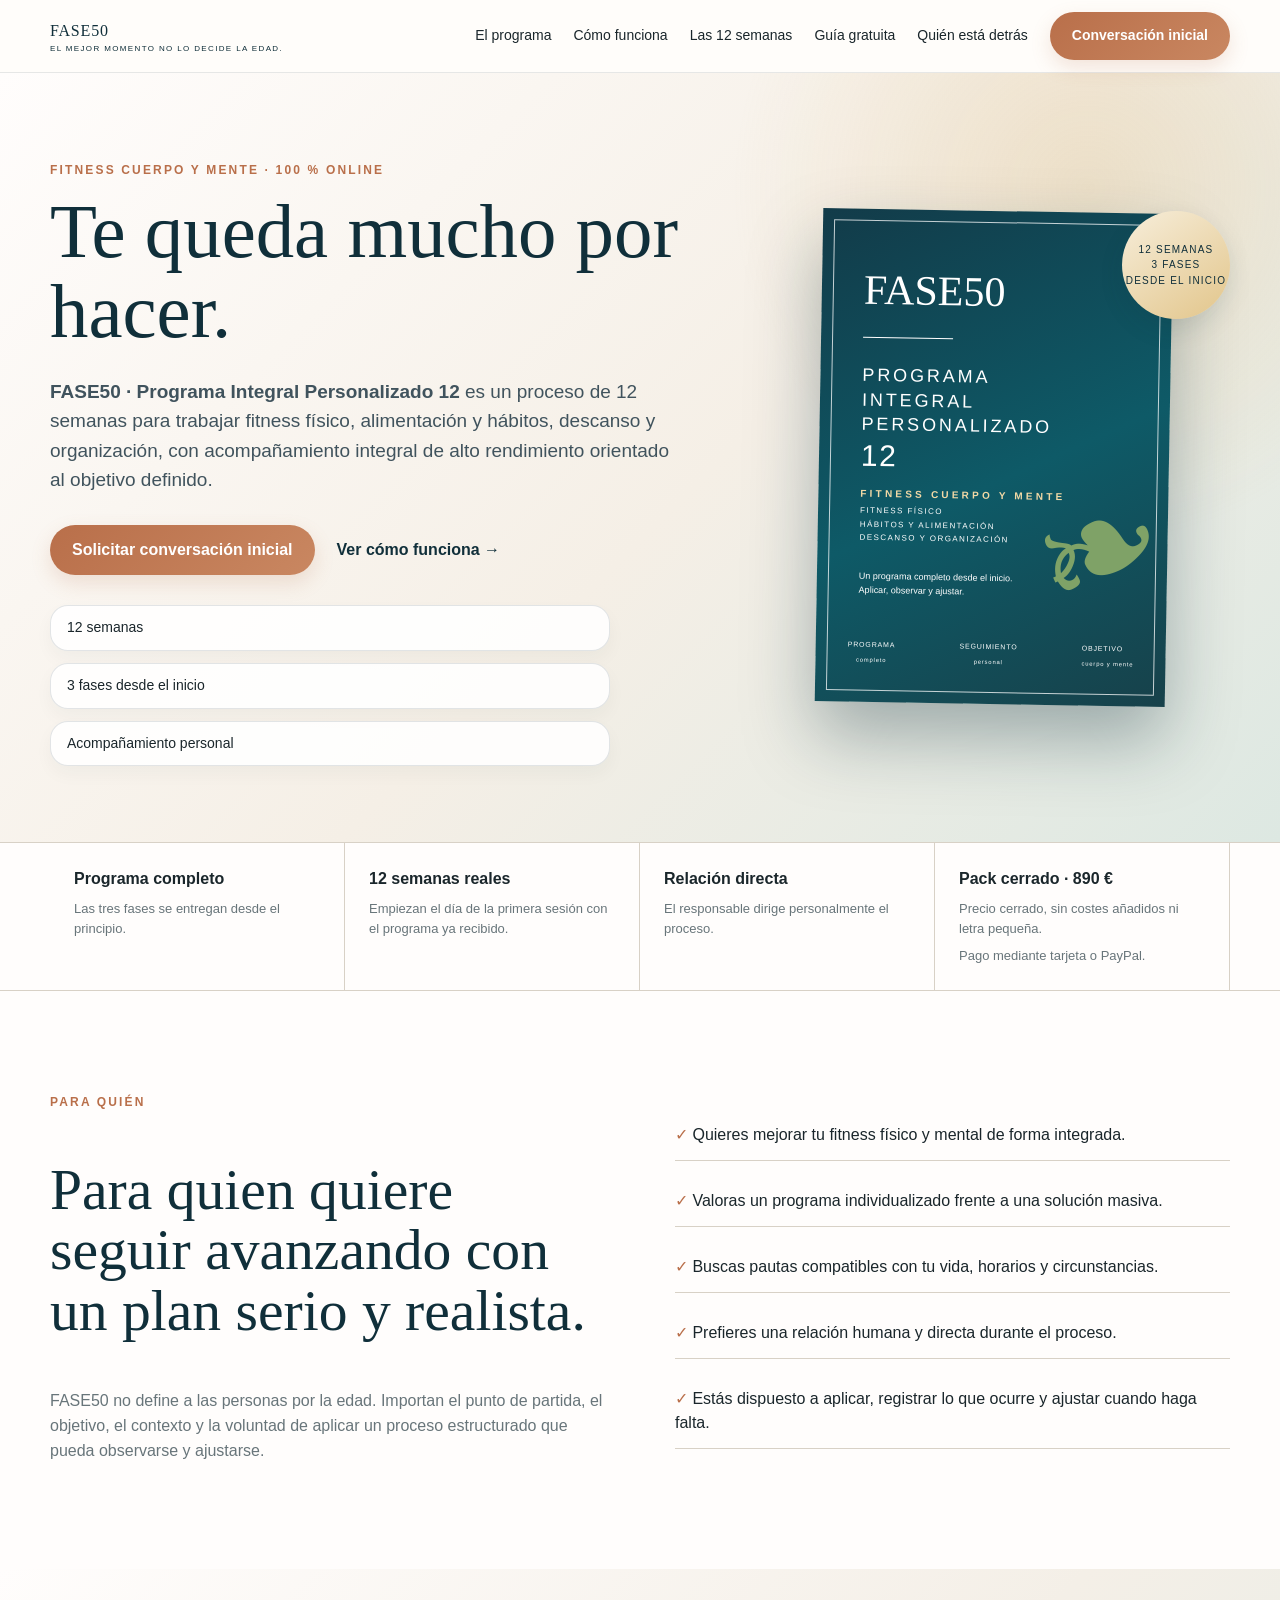
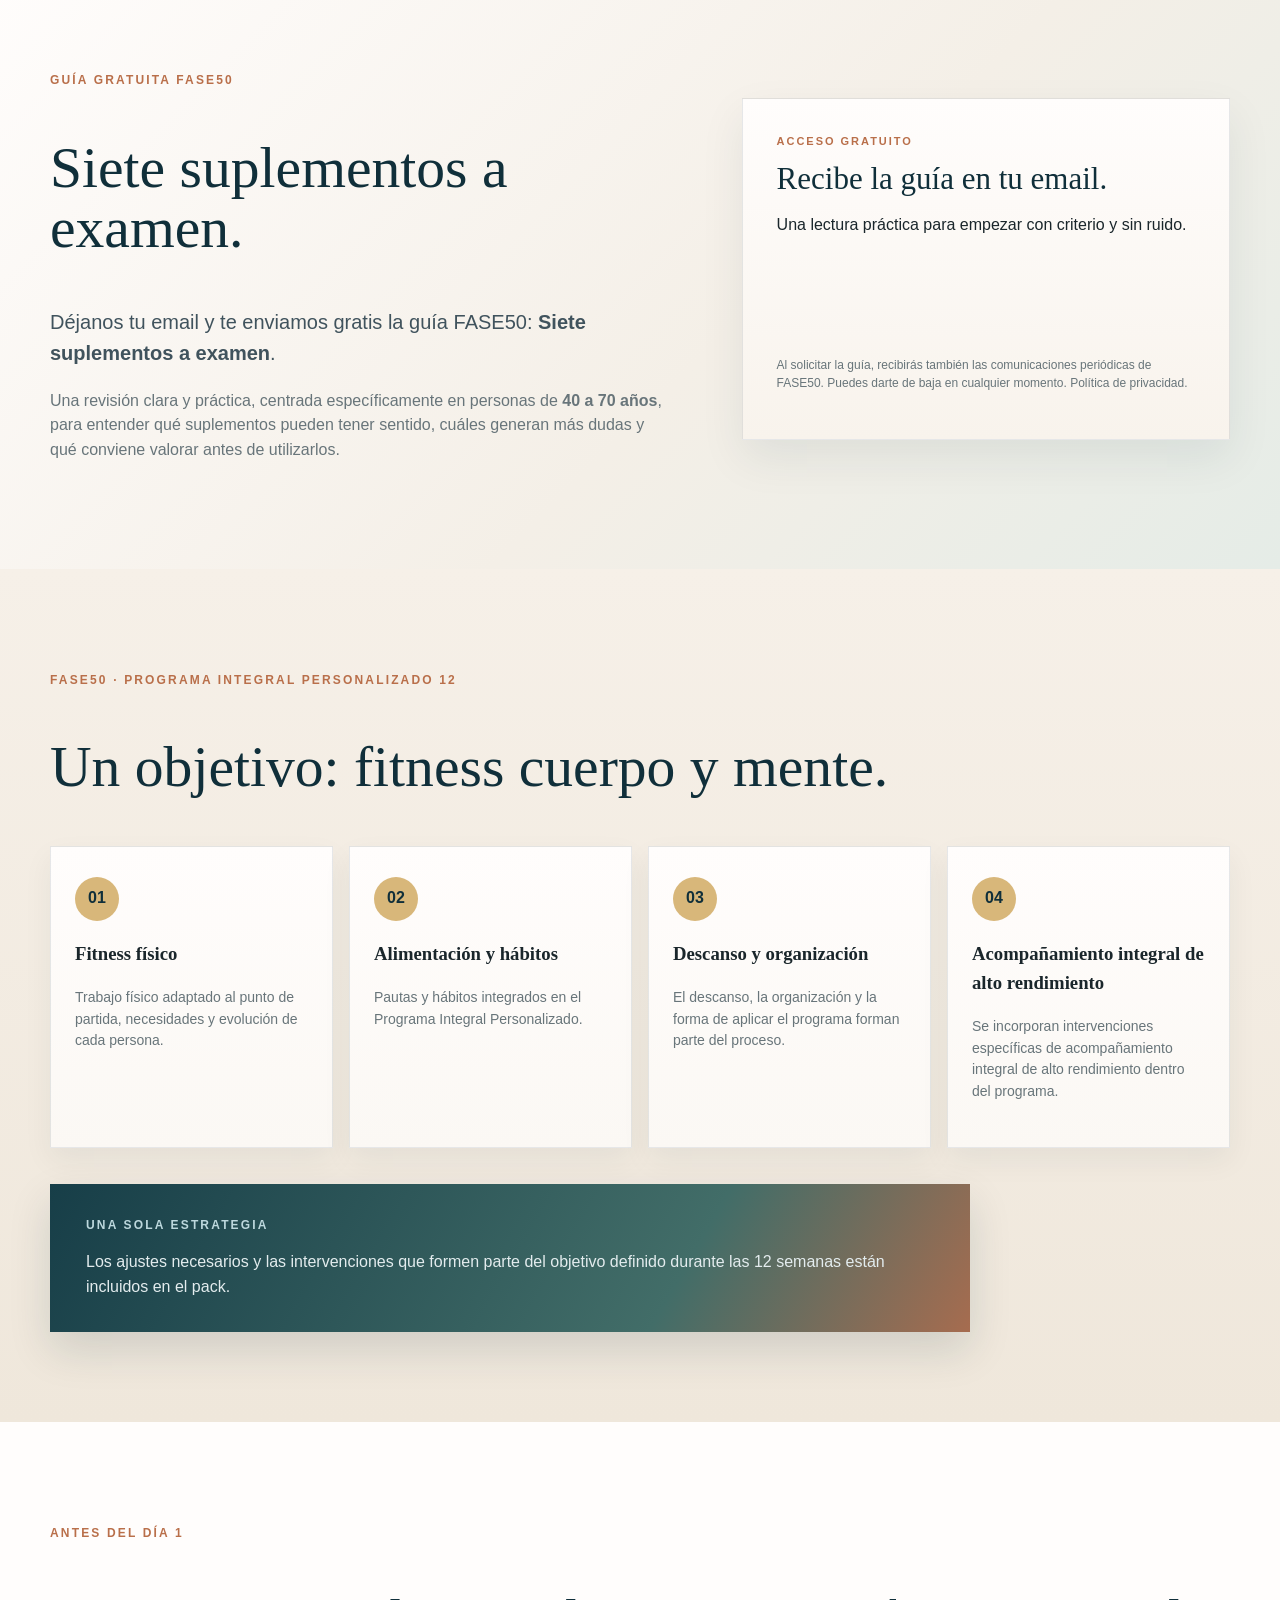
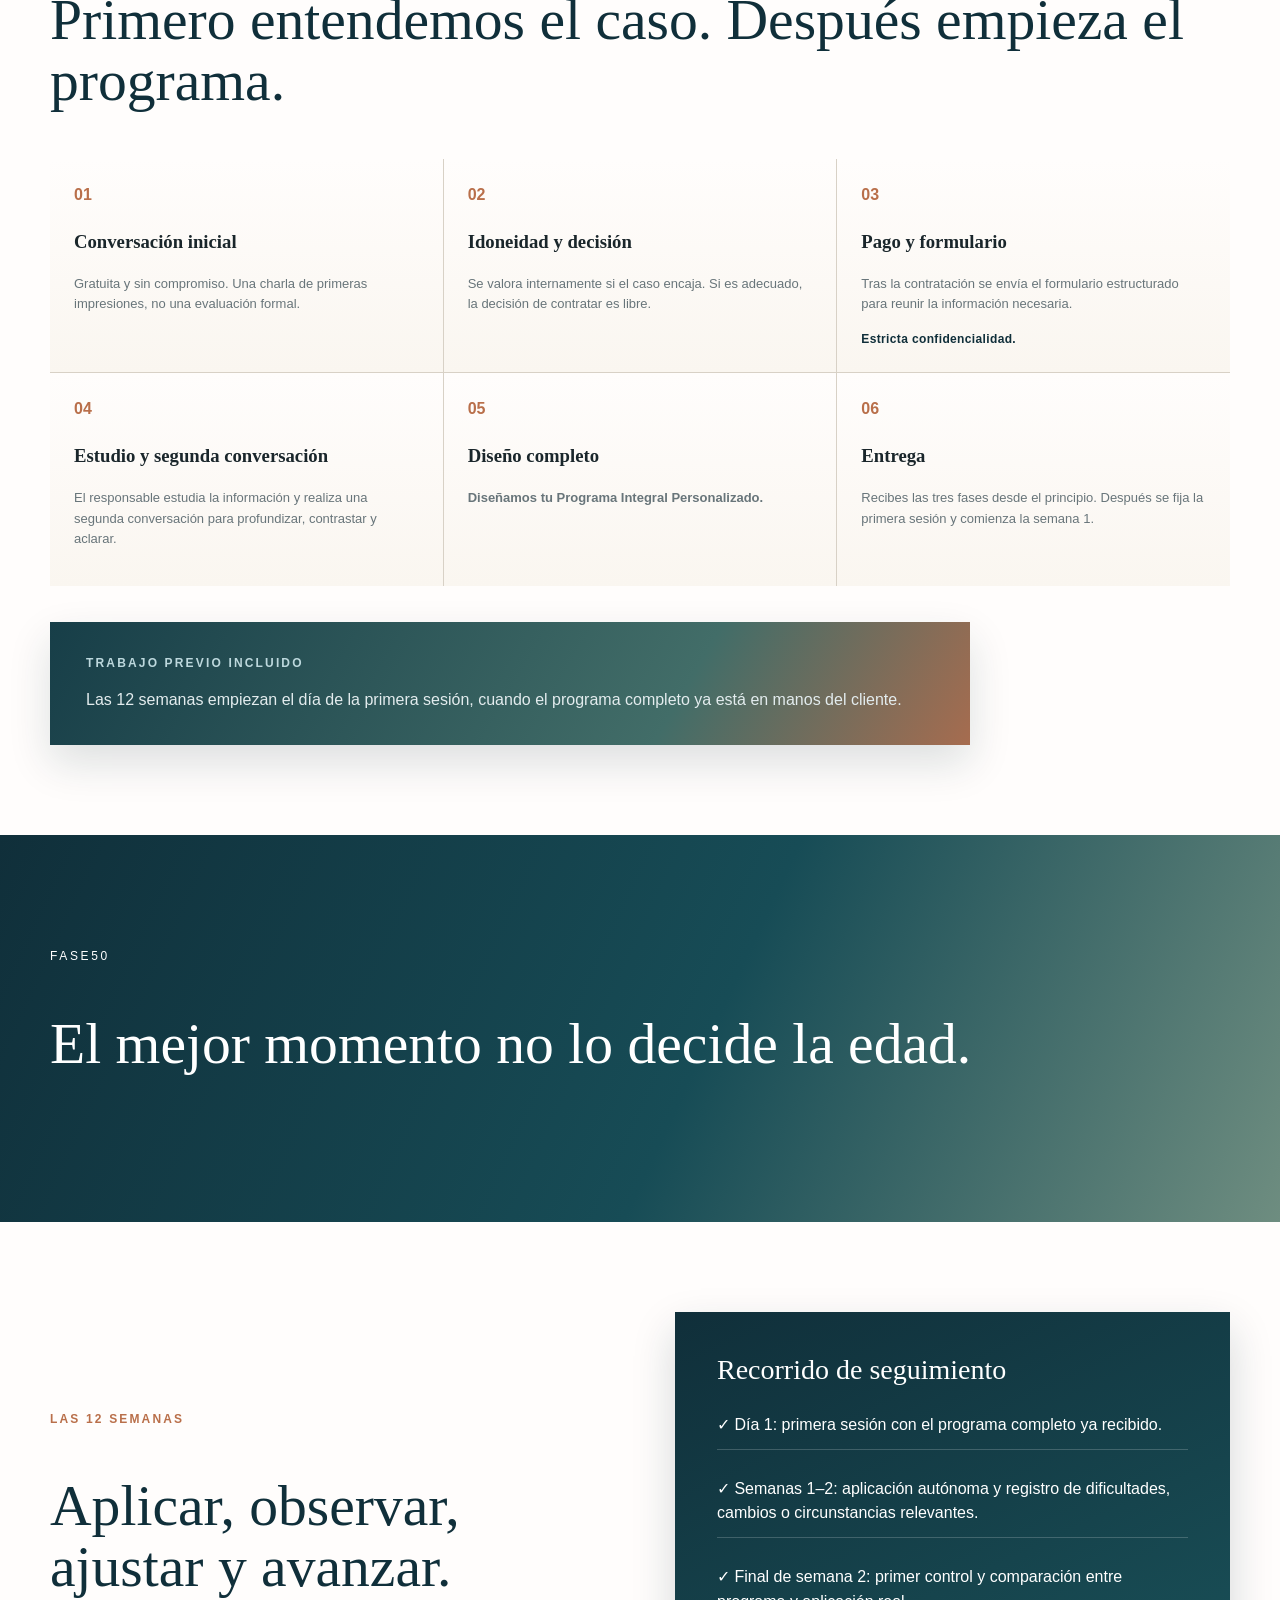
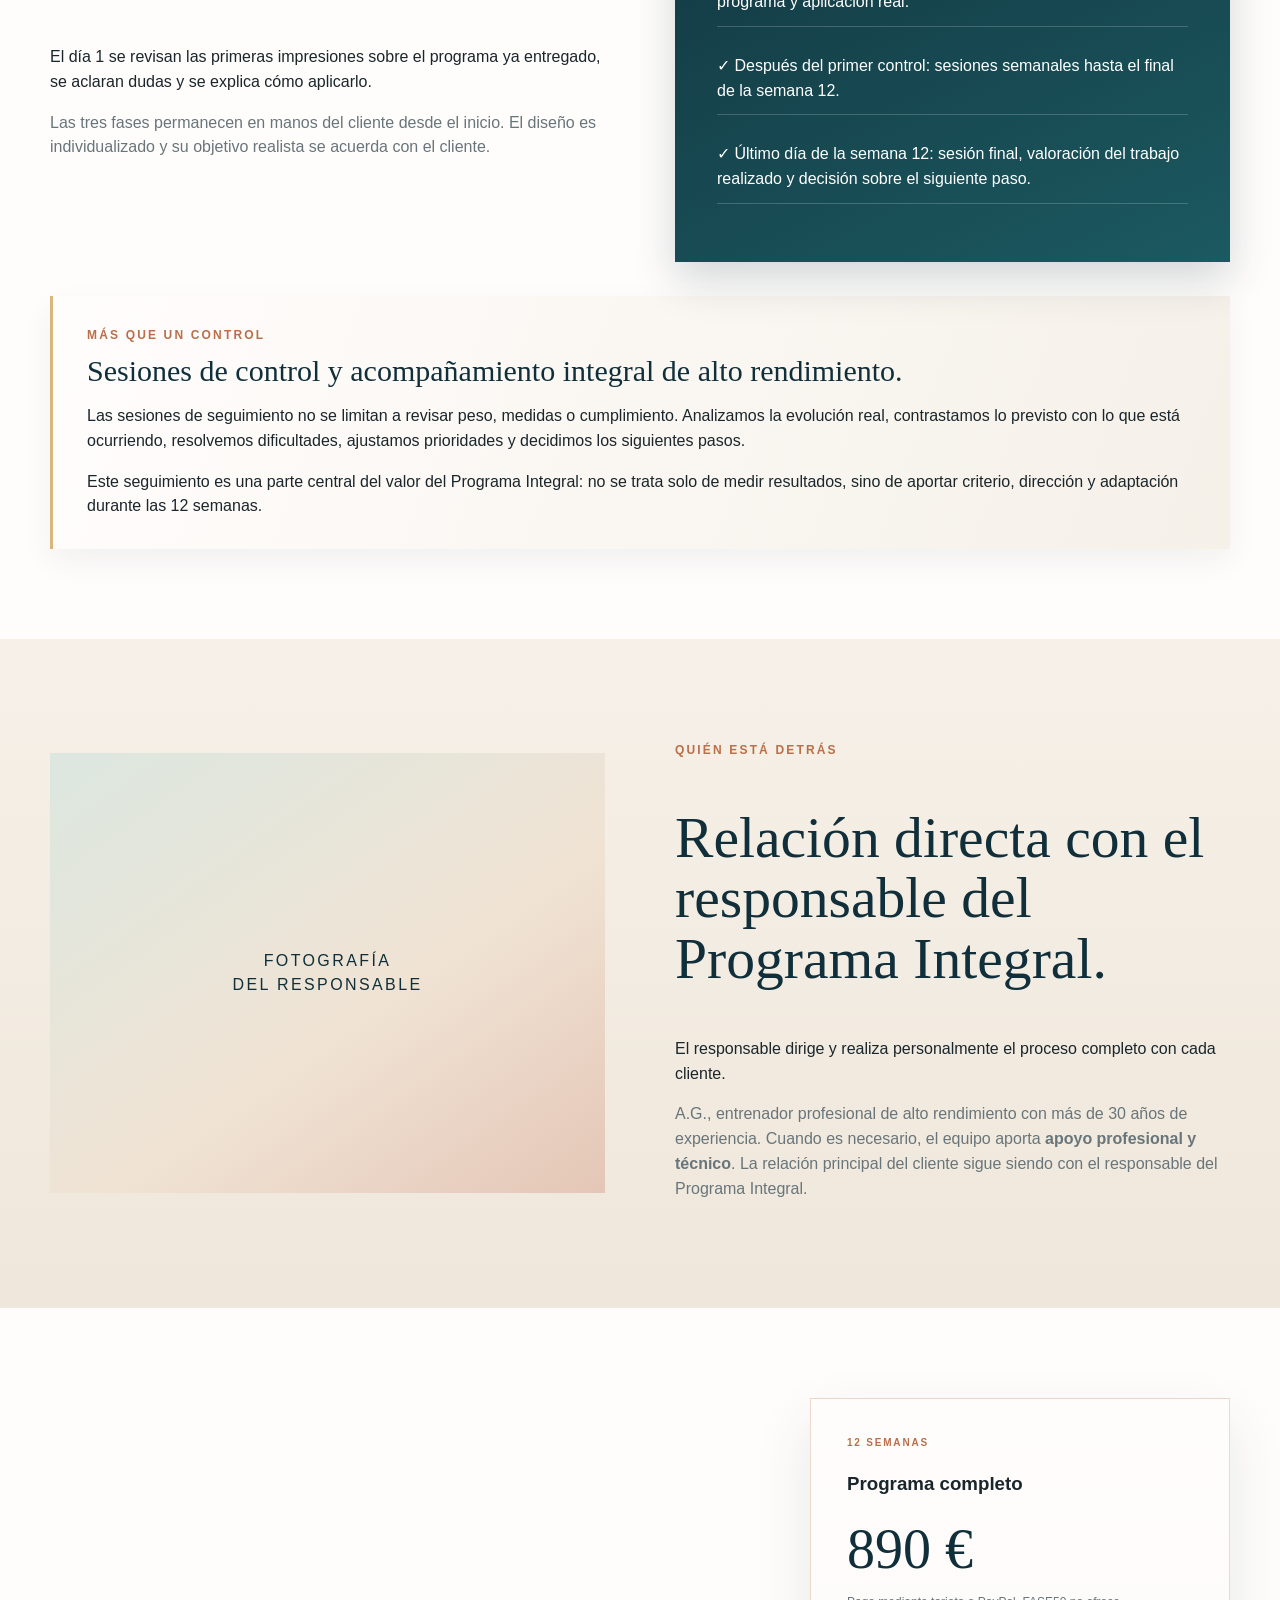
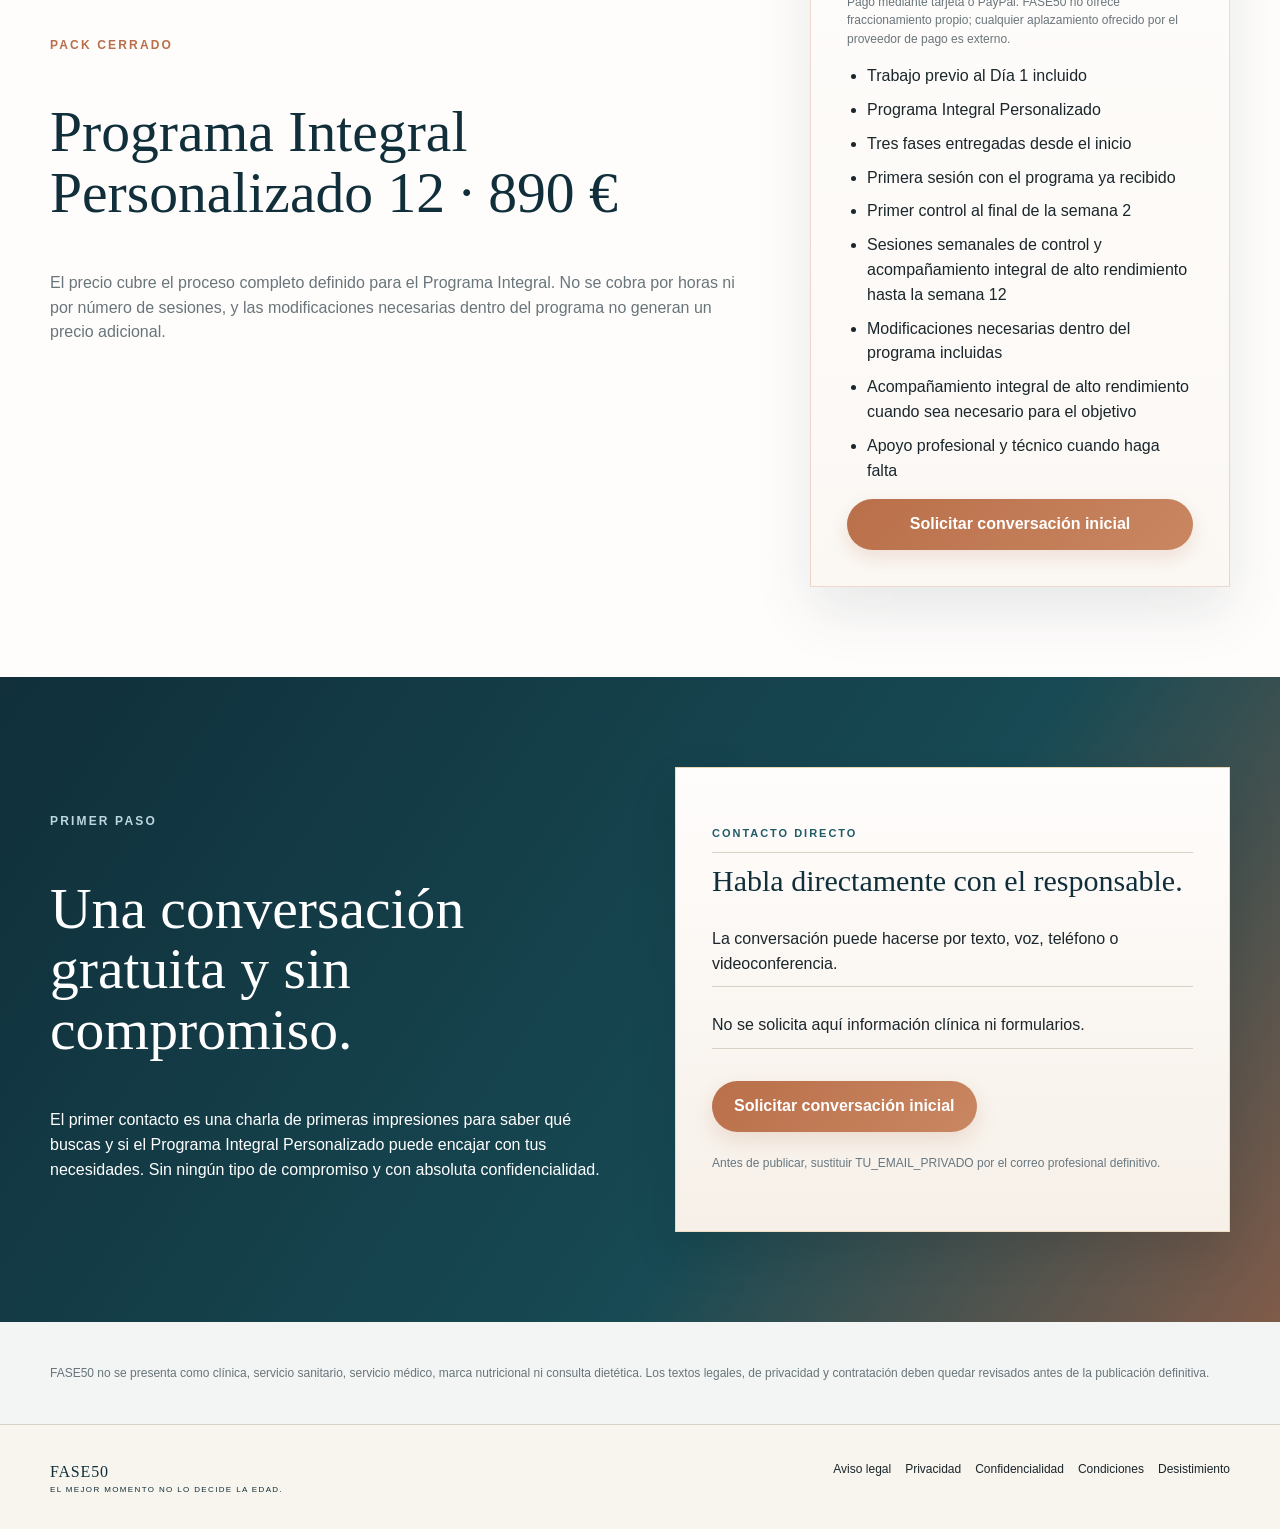
==== commit 356e2b56: "Update index.html" ====
--- a/index.html
+++ b/index.html
@@ -1,4 +1,4 @@
-<!doctype html>
+
 <html lang="es">
 <head>
 <meta charset="utf-8"><meta name="viewport" content="width=device-width,initial-scale=1">
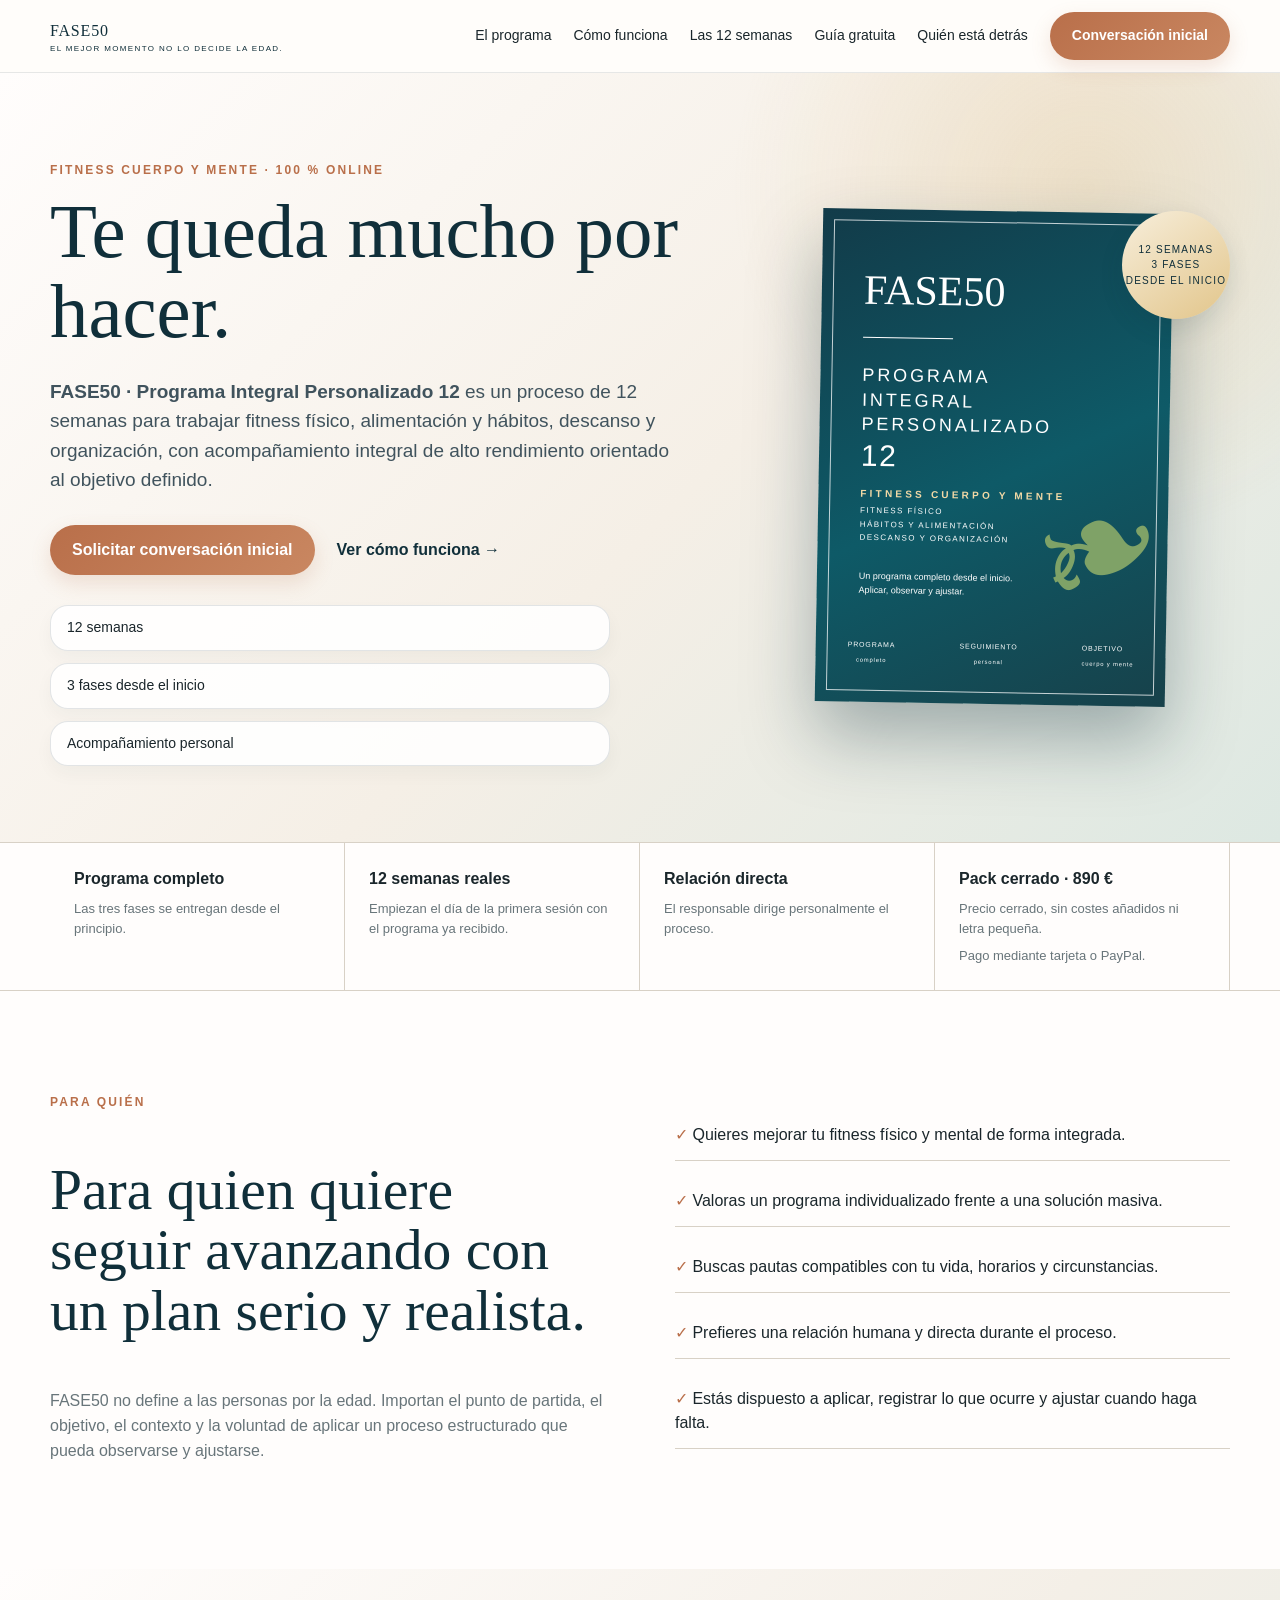
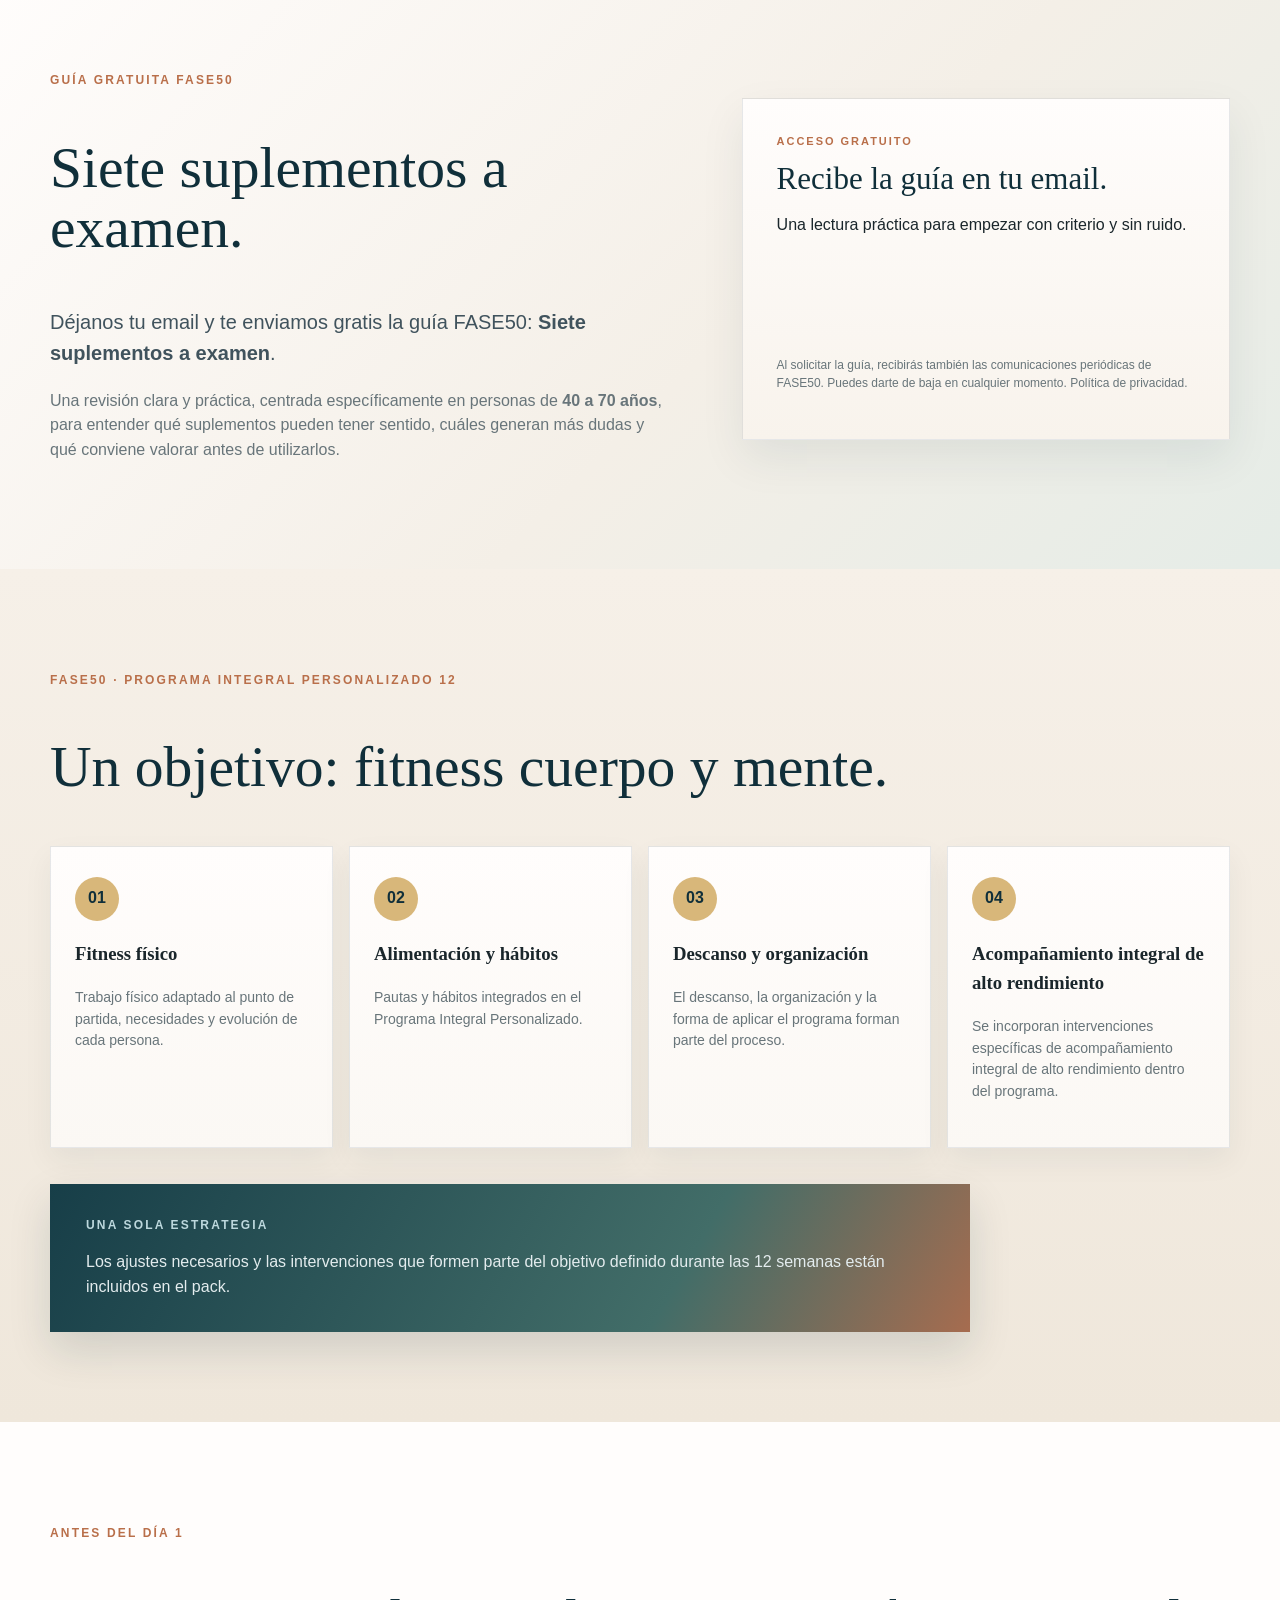
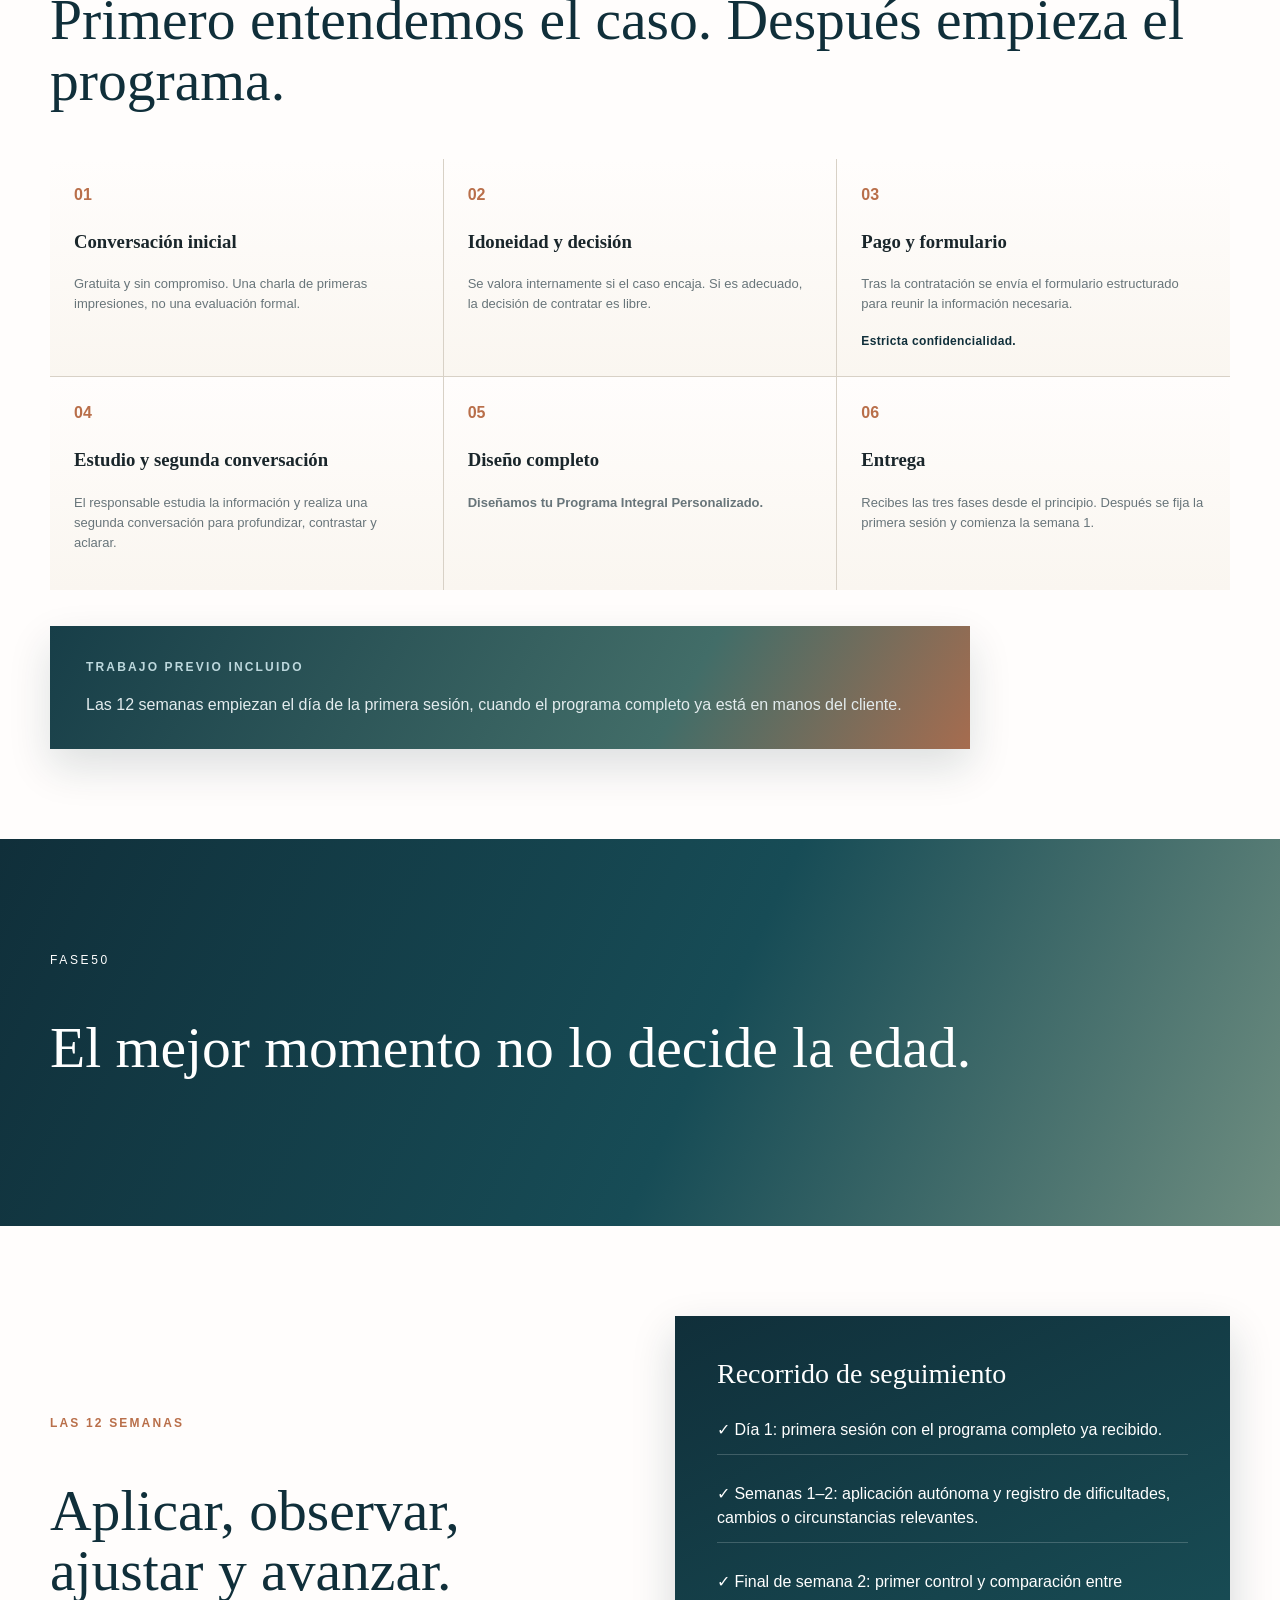
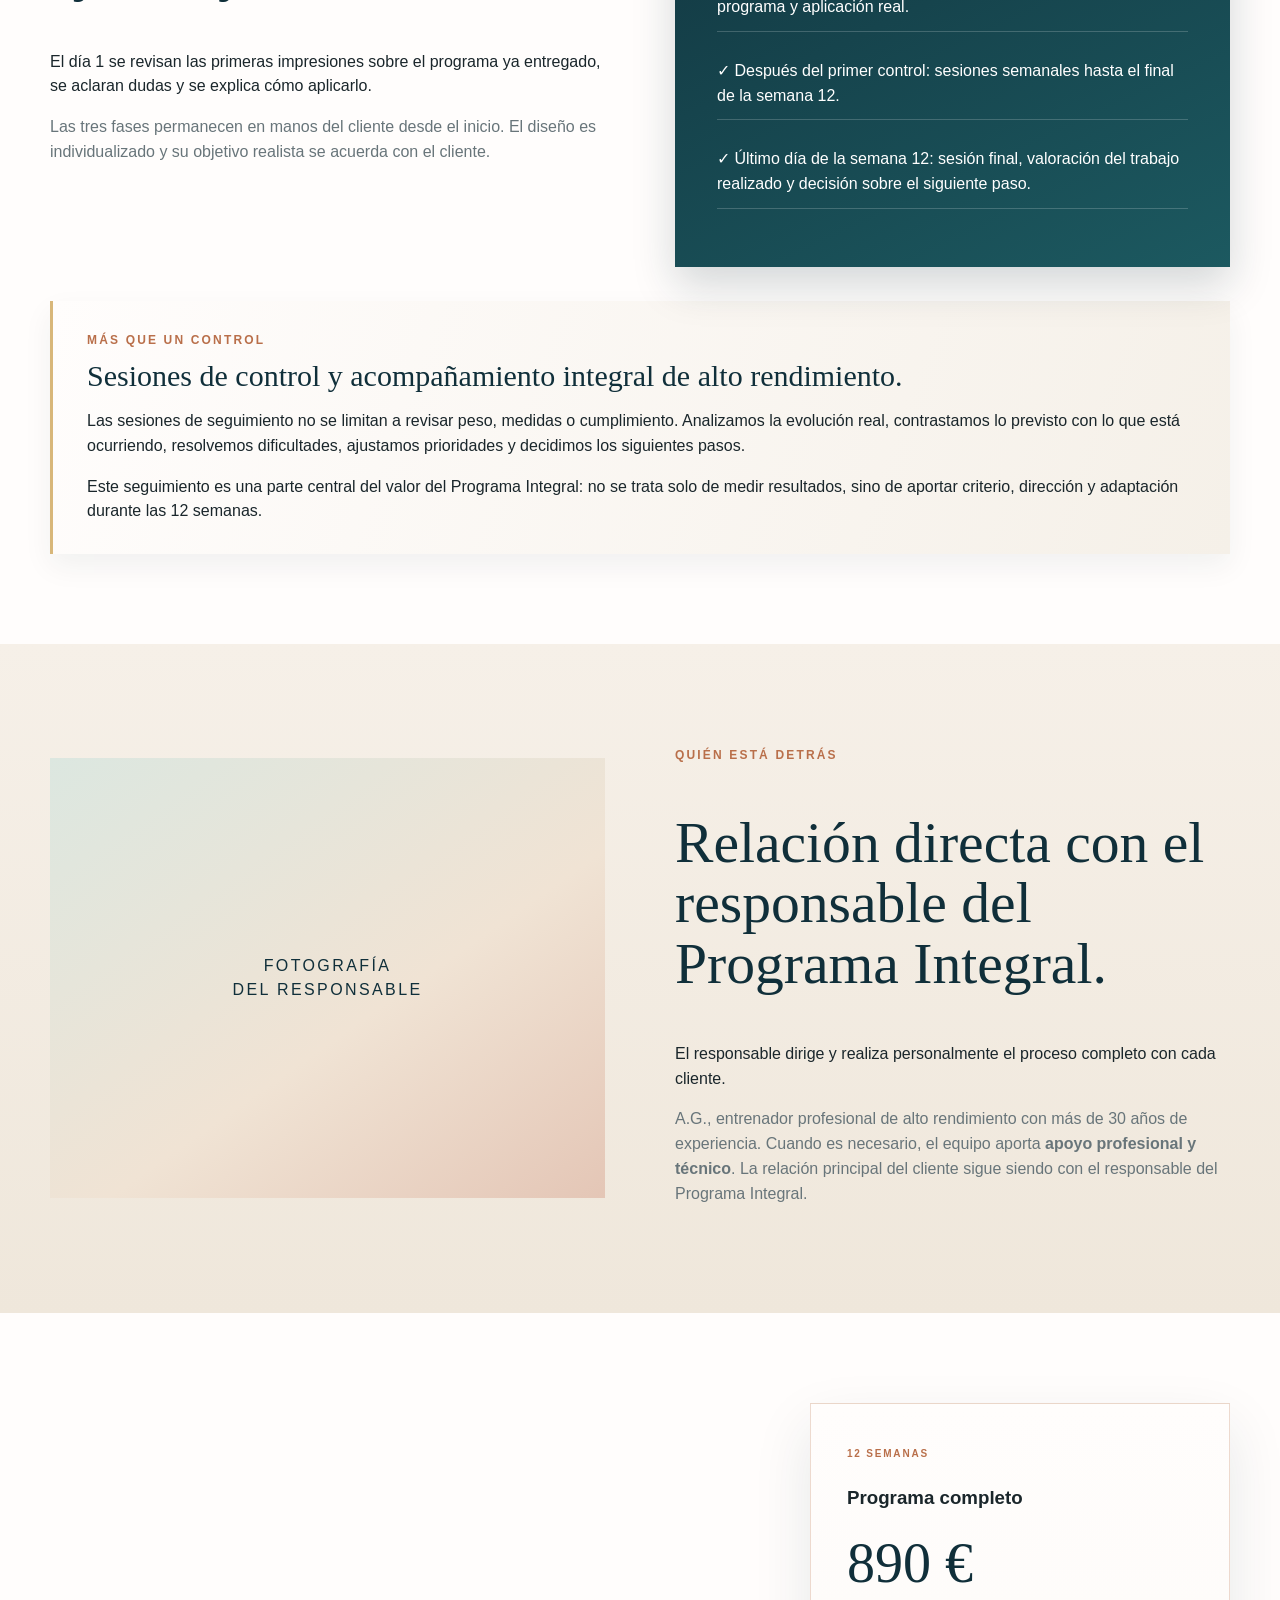
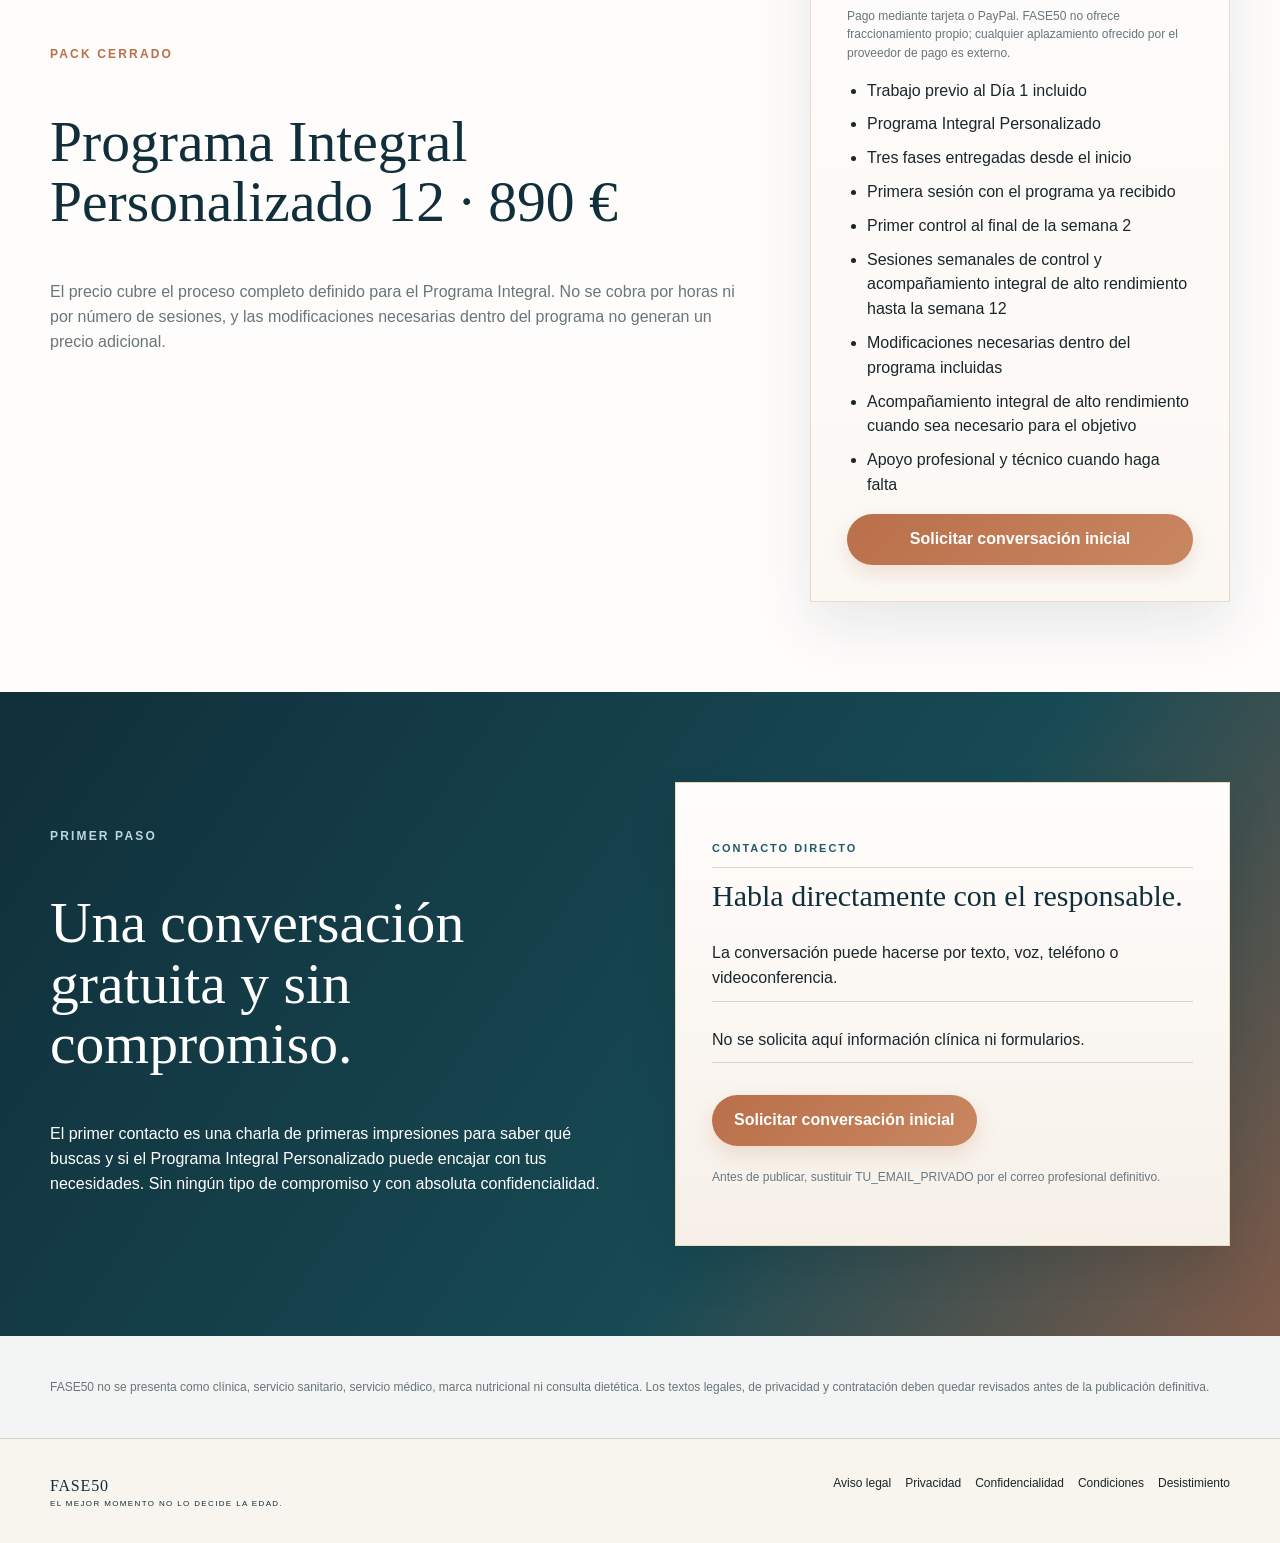
==== commit 4a0bd03b: "actualizacion 32" ====
--- a/index.html
+++ b/index.html
@@ -1,4 +1,4 @@
-
+<!doctype html>
 <html lang="es">
 <head>
 <meta charset="utf-8"><meta name="viewport" content="width=device-width,initial-scale=1">
